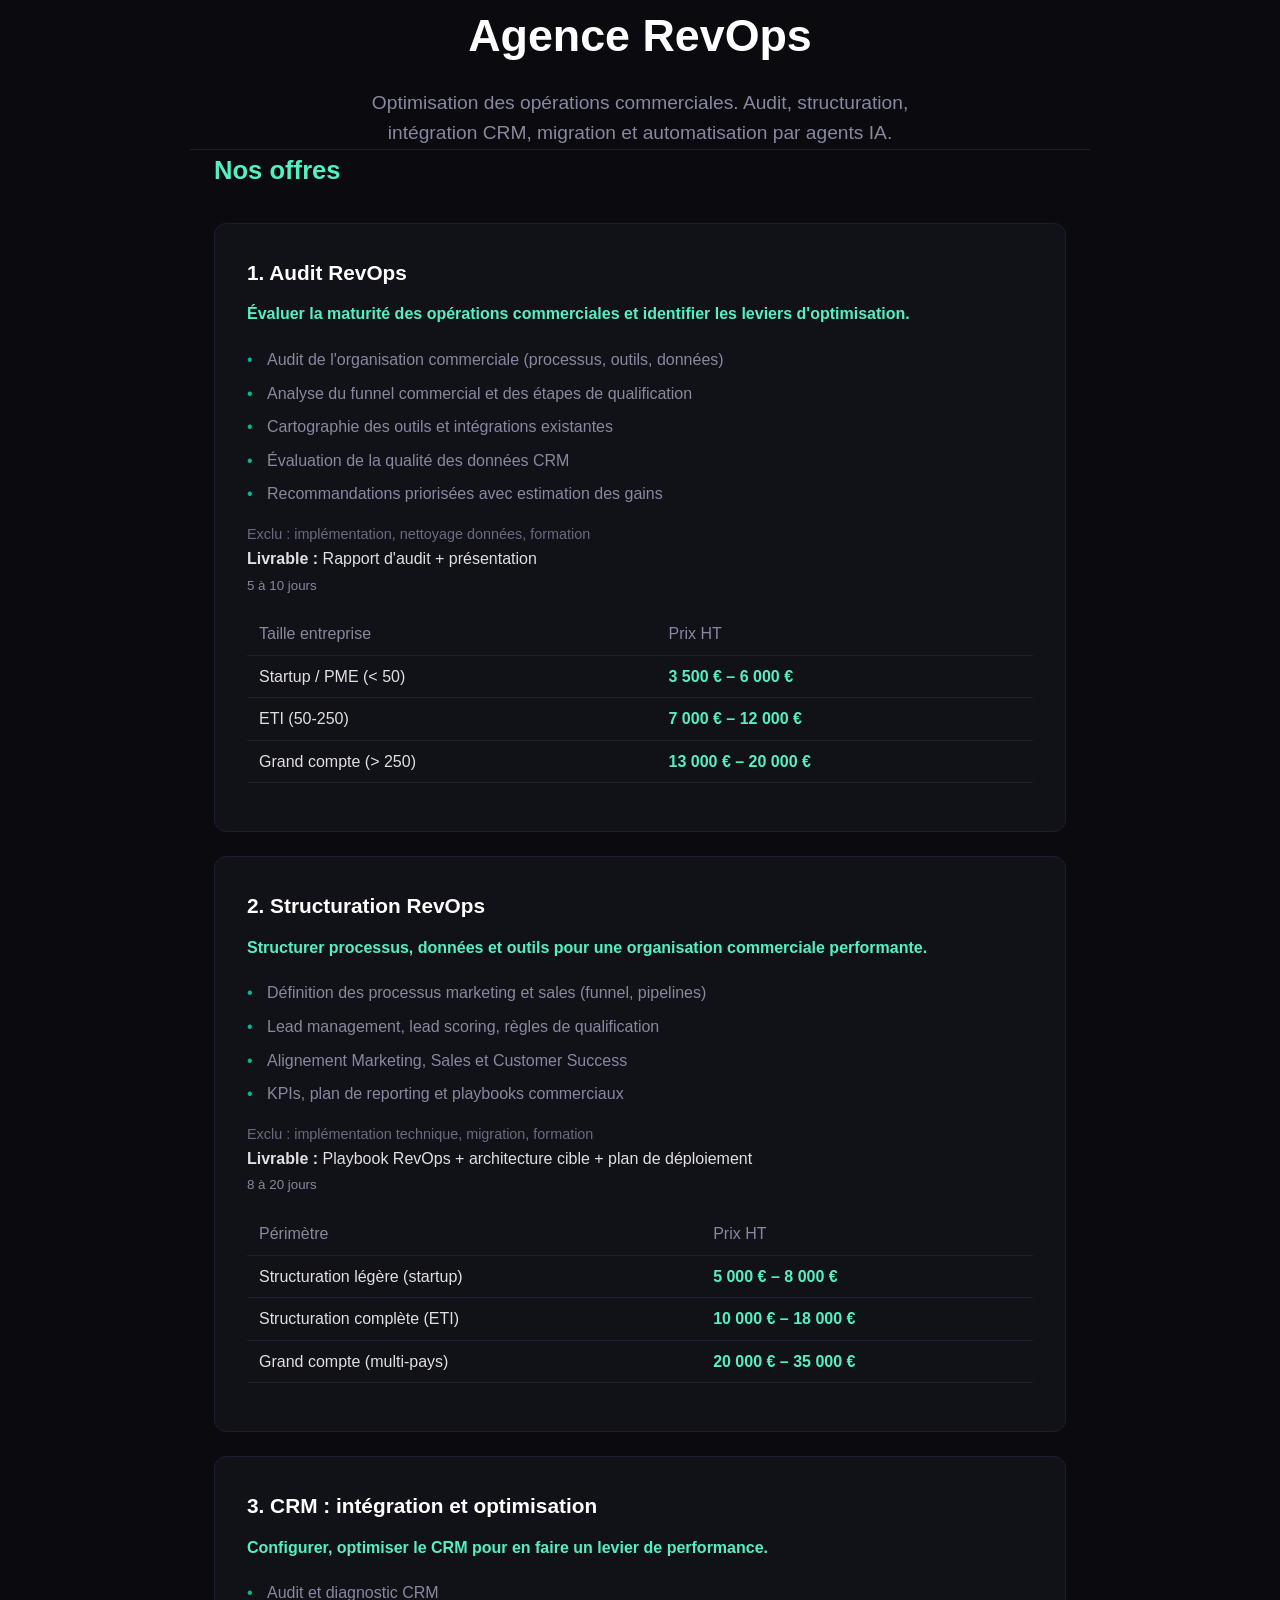
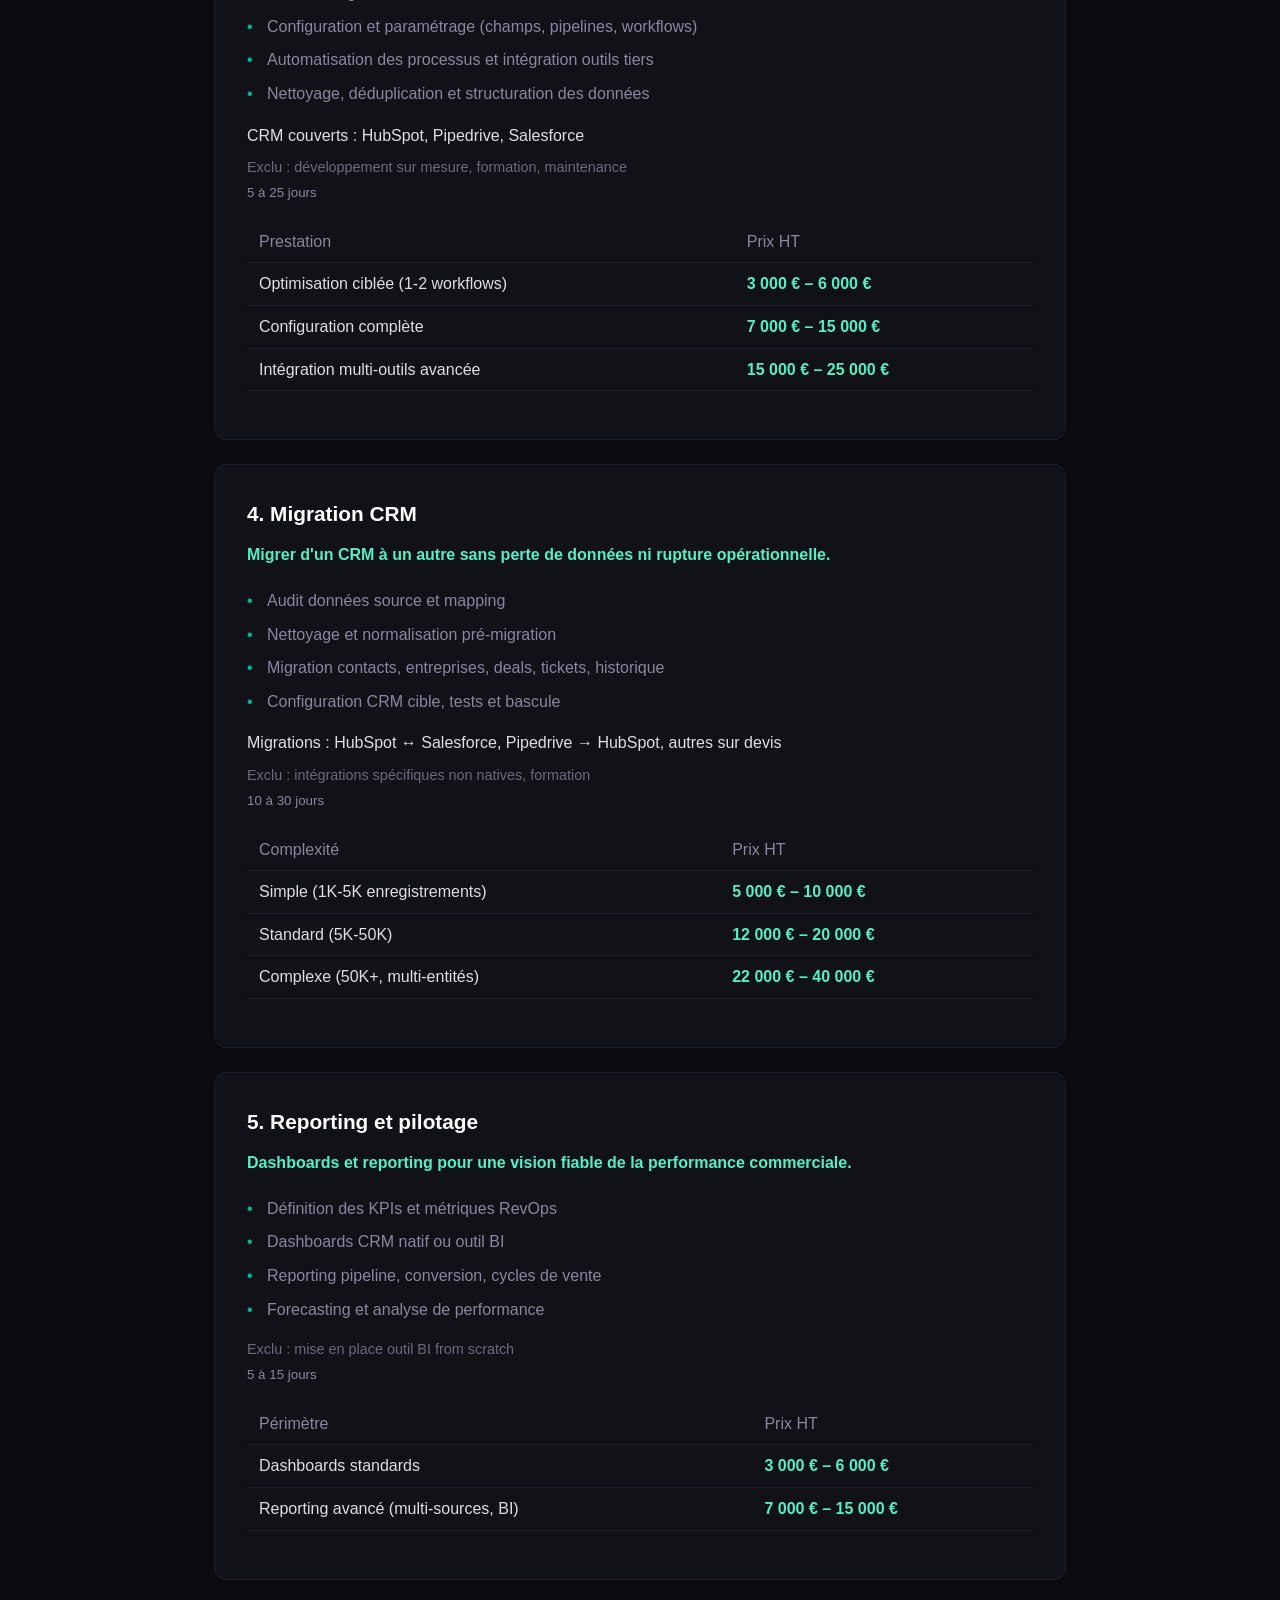
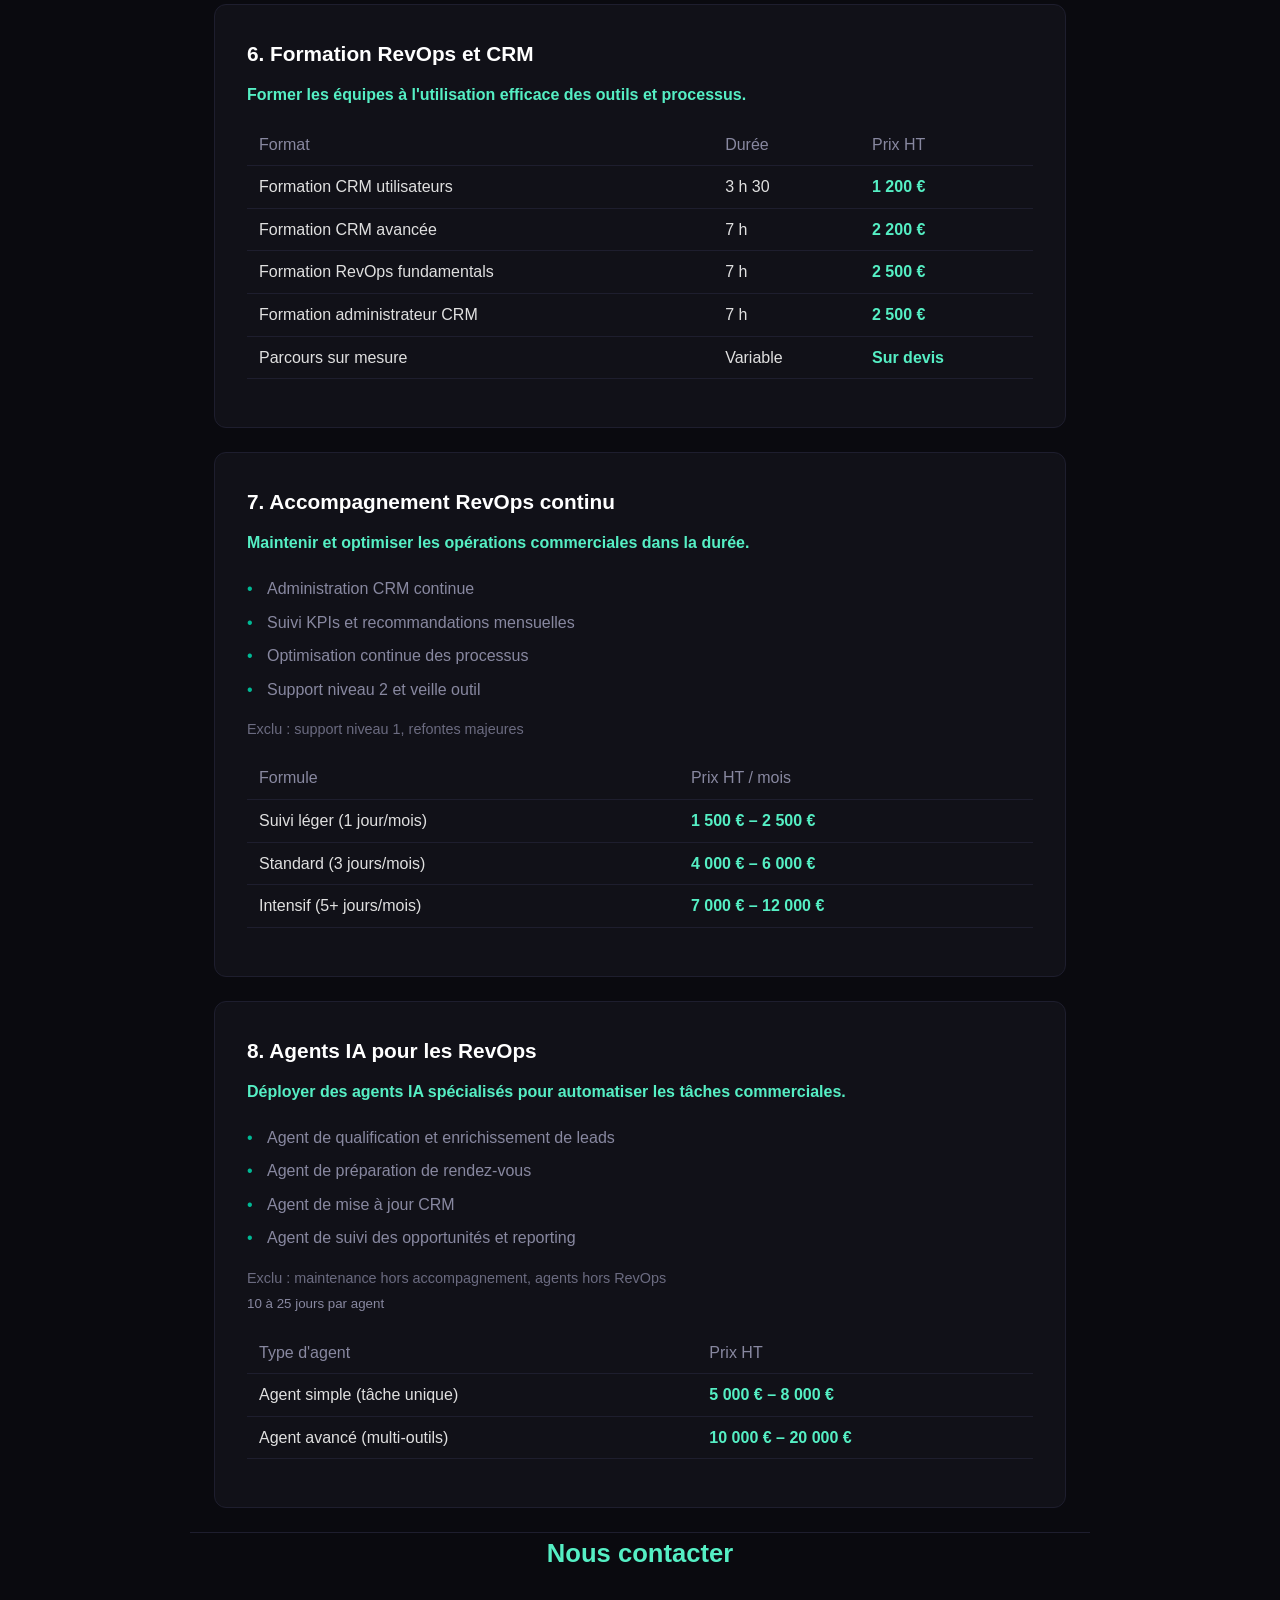
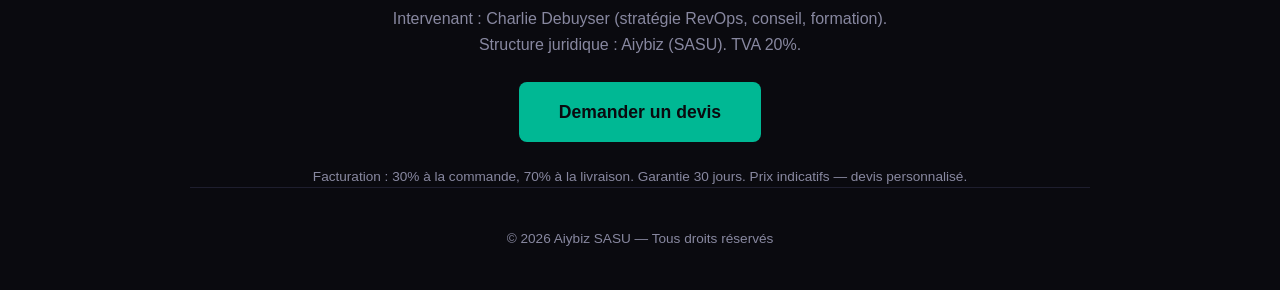
==== index.html @ b6d799f6 "Landing page [AGENCE] - catalogue d'offres" ====
<!DOCTYPE html>
<html lang="fr">
<head>
<meta charset="UTF-8">
<meta name="viewport" content="width=device-width, initial-scale=1.0">
<title>Agence RevOps — Optimisation des opérations commerciales</title>
<meta name="description" content="Agence RevOps : audit, structuration, intégration CRM, migration, reporting et agents IA pour les opérations commerciales. HubSpot, Salesforce, Pipedrive.">
<style>
  :root { --bg: #0a0a0f; --card: #111118; --border: #1e1e2e; --text: #e0e0e0; --muted: #8888a0; --accent: #00b894; --accent2: #55efc4; }
  * { margin: 0; padding: 0; box-sizing: border-box; }
  body { font-family: -apple-system, BlinkMacSystemFont, 'Segoe UI', Roboto, sans-serif; background: var(--bg); color: var(--text); line-height: 1.6; }
  .container { max-width: 900px; margin: 0 auto; padding: 0 24px; }
  header { padding: 80px 0 60px; text-align: center; border-bottom: 1px solid var(--border); }
  header h1 { font-size: 2.8rem; font-weight: 700; color: #fff; margin-bottom: 16px; }
  header p { font-size: 1.2rem; color: var(--muted); max-width: 600px; margin: 0 auto; }
  section { padding: 60px 0; border-bottom: 1px solid var(--border); }
  section h2 { font-size: 1.6rem; color: var(--accent2); margin-bottom: 32px; }
  .offer-card { background: var(--card); border: 1px solid var(--border); border-radius: 12px; padding: 32px; margin-bottom: 24px; }
  .offer-card h3 { font-size: 1.3rem; color: #fff; margin-bottom: 12px; }
  .offer-card .promise { font-weight: 600; color: var(--accent2); margin-bottom: 16px; }
  .offer-card ul { list-style: none; margin: 12px 0; }
  .offer-card li { padding: 4px 0; color: var(--muted); position: relative; padding-left: 20px; }
  .offer-card li::before { content: "•"; position: absolute; left: 0; color: var(--accent); }
  .price-table { width: 100%; border-collapse: collapse; margin: 16px 0; }
  .price-table th { text-align: left; padding: 8px 12px; color: var(--muted); font-weight: 500; border-bottom: 1px solid var(--border); }
  .price-table td { padding: 8px 12px; border-bottom: 1px solid var(--border); }
  .price-table td:last-child { font-weight: 600; color: var(--accent2); white-space: nowrap; }
  .contact { text-align: center; }
  .contact a { display: inline-block; background: var(--accent); color: #0a0a0f; padding: 16px 40px; border-radius: 8px; text-decoration: none; font-weight: 600; font-size: 1.1rem; }
  footer { padding: 40px 0; text-align: center; color: var(--muted); font-size: 0.85rem; }
  .excluded { color: #6b6b80; font-size: 0.9rem; margin-top: 8px; }
  small { color: var(--muted); }
</style>
</head>
<body>
<header class="container"><h1>Agence RevOps</h1><p>Optimisation des opérations commerciales. Audit, structuration, intégration CRM, migration et automatisation par agents IA.</p></header>
<section class="container"><h2>Nos offres</h2>
<div class="offer-card"><h3>1. Audit RevOps</h3><p class="promise">Évaluer la maturité des opérations commerciales et identifier les leviers d'optimisation.</p><ul><li>Audit de l'organisation commerciale (processus, outils, données)</li><li>Analyse du funnel commercial et des étapes de qualification</li><li>Cartographie des outils et intégrations existantes</li><li>Évaluation de la qualité des données CRM</li><li>Recommandations priorisées avec estimation des gains</li></ul><p class="excluded">Exclu : implémentation, nettoyage données, formation</p><p><strong>Livrable :</strong> Rapport d'audit + présentation</p><p><small>5 à 10 jours</small></p><table class="price-table"><tr><th>Taille entreprise</th><th>Prix HT</th></tr><tr><td>Startup / PME (&lt; 50)</td><td>3 500 € – 6 000 €</td></tr><tr><td>ETI (50-250)</td><td>7 000 € – 12 000 €</td></tr><tr><td>Grand compte (&gt; 250)</td><td>13 000 € – 20 000 €</td></tr></table></div>
<div class="offer-card"><h3>2. Structuration RevOps</h3><p class="promise">Structurer processus, données et outils pour une organisation commerciale performante.</p><ul><li>Définition des processus marketing et sales (funnel, pipelines)</li><li>Lead management, lead scoring, règles de qualification</li><li>Alignement Marketing, Sales et Customer Success</li><li>KPIs, plan de reporting et playbooks commerciaux</li></ul><p class="excluded">Exclu : implémentation technique, migration, formation</p><p><strong>Livrable :</strong> Playbook RevOps + architecture cible + plan de déploiement</p><p><small>8 à 20 jours</small></p><table class="price-table"><tr><th>Périmètre</th><th>Prix HT</th></tr><tr><td>Structuration légère (startup)</td><td>5 000 € – 8 000 €</td></tr><tr><td>Structuration complète (ETI)</td><td>10 000 € – 18 000 €</td></tr><tr><td>Grand compte (multi-pays)</td><td>20 000 € – 35 000 €</td></tr></table></div>
<div class="offer-card"><h3>3. CRM : intégration et optimisation</h3><p class="promise">Configurer, optimiser le CRM pour en faire un levier de performance.</p><ul><li>Audit et diagnostic CRM</li><li>Configuration et paramétrage (champs, pipelines, workflows)</li><li>Automatisation des processus et intégration outils tiers</li><li>Nettoyage, déduplication et structuration des données</li></ul><p>CRM couverts : HubSpot, Pipedrive, Salesforce</p><p class="excluded">Exclu : développement sur mesure, formation, maintenance</p><p><small>5 à 25 jours</small></p><table class="price-table"><tr><th>Prestation</th><th>Prix HT</th></tr><tr><td>Optimisation ciblée (1-2 workflows)</td><td>3 000 € – 6 000 €</td></tr><tr><td>Configuration complète</td><td>7 000 € – 15 000 €</td></tr><tr><td>Intégration multi-outils avancée</td><td>15 000 € – 25 000 €</td></tr></table></div>
<div class="offer-card"><h3>4. Migration CRM</h3><p class="promise">Migrer d'un CRM à un autre sans perte de données ni rupture opérationnelle.</p><ul><li>Audit données source et mapping</li><li>Nettoyage et normalisation pré-migration</li><li>Migration contacts, entreprises, deals, tickets, historique</li><li>Configuration CRM cible, tests et bascule</li></ul><p>Migrations : HubSpot ↔ Salesforce, Pipedrive → HubSpot, autres sur devis</p><p class="excluded">Exclu : intégrations spécifiques non natives, formation</p><p><small>10 à 30 jours</small></p><table class="price-table"><tr><th>Complexité</th><th>Prix HT</th></tr><tr><td>Simple (1K-5K enregistrements)</td><td>5 000 € – 10 000 €</td></tr><tr><td>Standard (5K-50K)</td><td>12 000 € – 20 000 €</td></tr><tr><td>Complexe (50K+, multi-entités)</td><td>22 000 € – 40 000 €</td></tr></table></div>
<div class="offer-card"><h3>5. Reporting et pilotage</h3><p class="promise">Dashboards et reporting pour une vision fiable de la performance commerciale.</p><ul><li>Définition des KPIs et métriques RevOps</li><li>Dashboards CRM natif ou outil BI</li><li>Reporting pipeline, conversion, cycles de vente</li><li>Forecasting et analyse de performance</li></ul><p class="excluded">Exclu : mise en place outil BI from scratch</p><p><small>5 à 15 jours</small></p><table class="price-table"><tr><th>Périmètre</th><th>Prix HT</th></tr><tr><td>Dashboards standards</td><td>3 000 € – 6 000 €</td></tr><tr><td>Reporting avancé (multi-sources, BI)</td><td>7 000 € – 15 000 €</td></tr></table></div>
<div class="offer-card"><h3>6. Formation RevOps et CRM</h3><p class="promise">Former les équipes à l'utilisation efficace des outils et processus.</p><table class="price-table"><tr><th>Format</th><th>Durée</th><th>Prix HT</th></tr><tr><td>Formation CRM utilisateurs</td><td>3 h 30</td><td>1 200 €</td></tr><tr><td>Formation CRM avancée</td><td>7 h</td><td>2 200 €</td></tr><tr><td>Formation RevOps fundamentals</td><td>7 h</td><td>2 500 €</td></tr><tr><td>Formation administrateur CRM</td><td>7 h</td><td>2 500 €</td></tr><tr><td>Parcours sur mesure</td><td>Variable</td><td>Sur devis</td></tr></table></div>
<div class="offer-card"><h3>7. Accompagnement RevOps continu</h3><p class="promise">Maintenir et optimiser les opérations commerciales dans la durée.</p><ul><li>Administration CRM continue</li><li>Suivi KPIs et recommandations mensuelles</li><li>Optimisation continue des processus</li><li>Support niveau 2 et veille outil</li></ul><p class="excluded">Exclu : support niveau 1, refontes majeures</p><table class="price-table"><tr><th>Formule</th><th>Prix HT / mois</th></tr><tr><td>Suivi léger (1 jour/mois)</td><td>1 500 € – 2 500 €</td></tr><tr><td>Standard (3 jours/mois)</td><td>4 000 € – 6 000 €</td></tr><tr><td>Intensif (5+ jours/mois)</td><td>7 000 € – 12 000 €</td></tr></table></div>
<div class="offer-card"><h3>8. Agents IA pour les RevOps</h3><p class="promise">Déployer des agents IA spécialisés pour automatiser les tâches commerciales.</p><ul><li>Agent de qualification et enrichissement de leads</li><li>Agent de préparation de rendez-vous</li><li>Agent de mise à jour CRM</li><li>Agent de suivi des opportunités et reporting</li></ul><p class="excluded">Exclu : maintenance hors accompagnement, agents hors RevOps</p><p><small>10 à 25 jours par agent</small></p><table class="price-table"><tr><th>Type d'agent</th><th>Prix HT</th></tr><tr><td>Agent simple (tâche unique)</td><td>5 000 € – 8 000 €</td></tr><tr><td>Agent avancé (multi-outils)</td><td>10 000 € – 20 000 €</td></tr></table></div>
</section>
<section class="container contact"><h2>Nous contacter</h2><p style="margin-bottom:24px;color:var(--muted)">Intervenant : Charlie Debuyser (stratégie RevOps, conseil, formation).<br>Structure juridique : Aiybiz (SASU). TVA 20%.</p><a href="mailto:contact@aiybiz.fr">Demander un devis</a><p style="margin-top:24px;color:var(--muted);font-size:0.85rem">Facturation : 30% à la commande, 70% à la livraison. Garantie 30 jours. Prix indicatifs — devis personnalisé.</p></section>
<footer><p>© 2026 Aiybiz SASU — Tous droits réservés</p></footer>
</body>
</html>
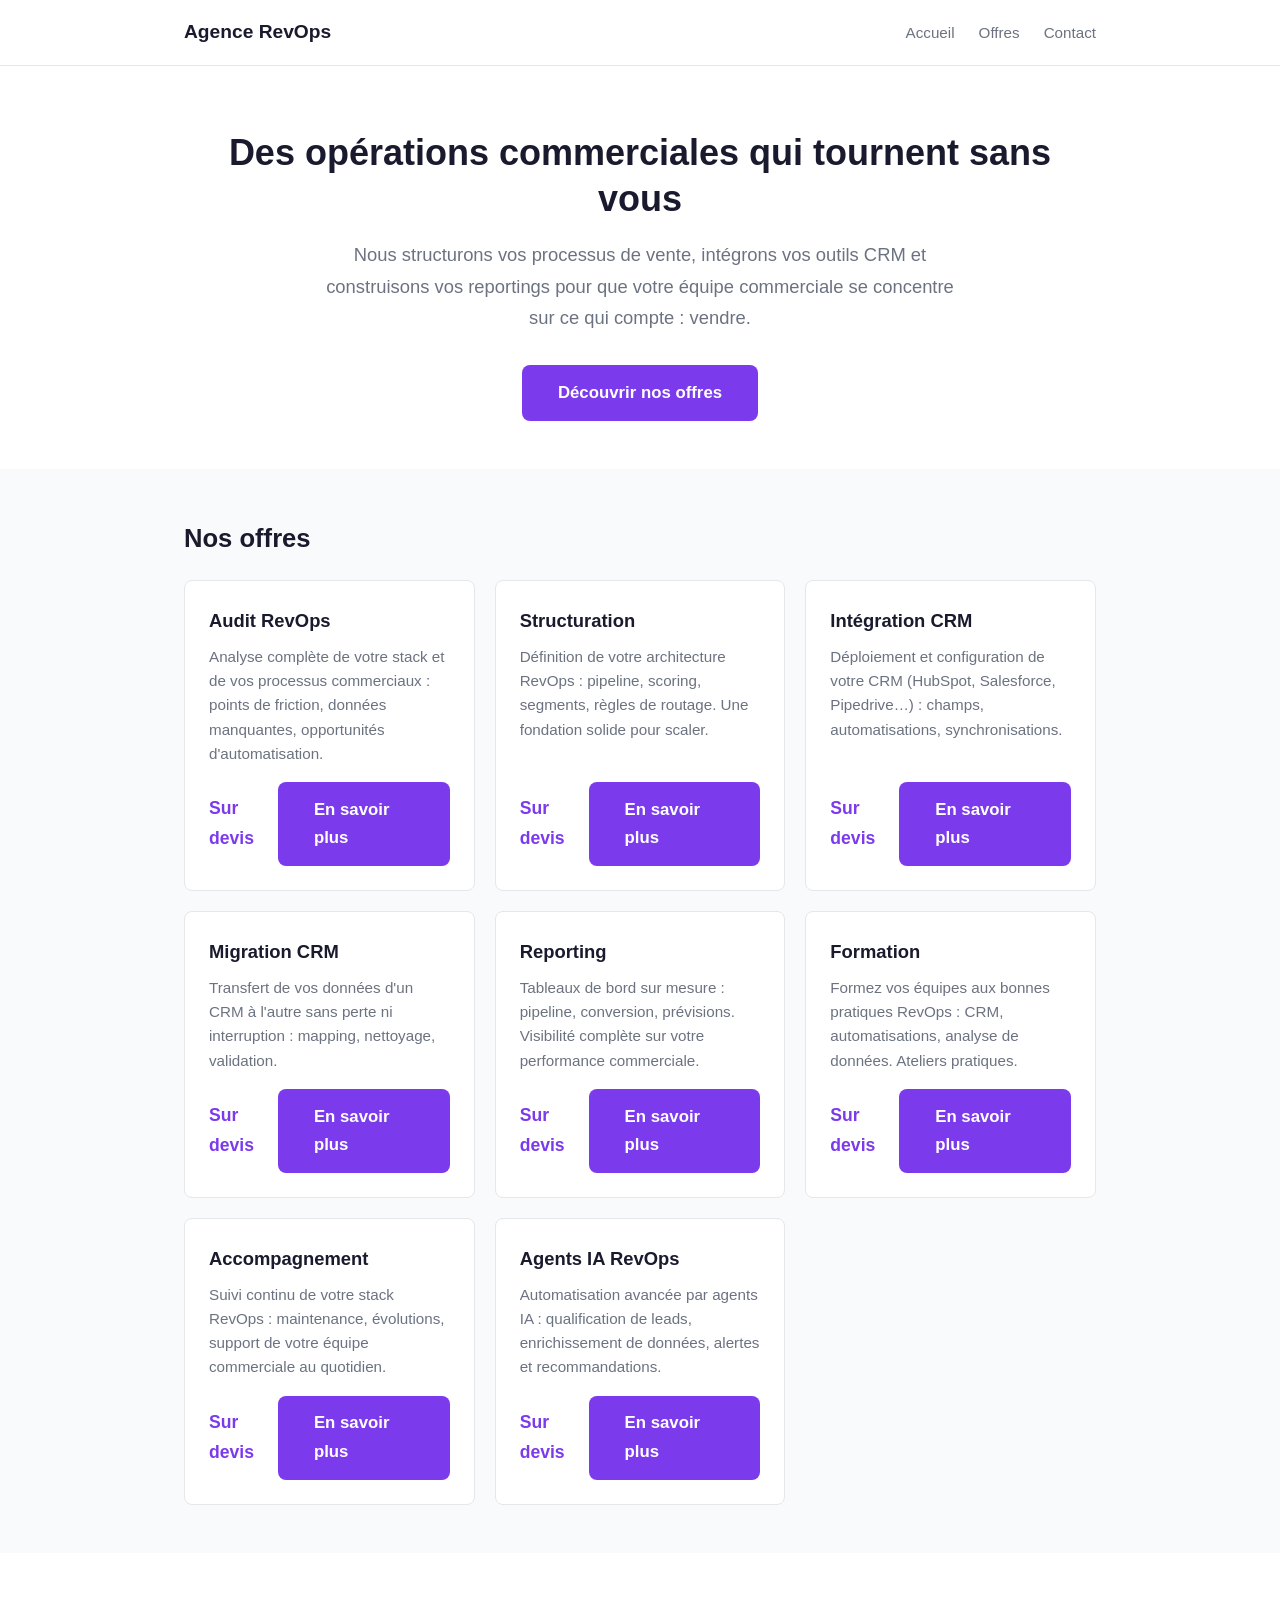
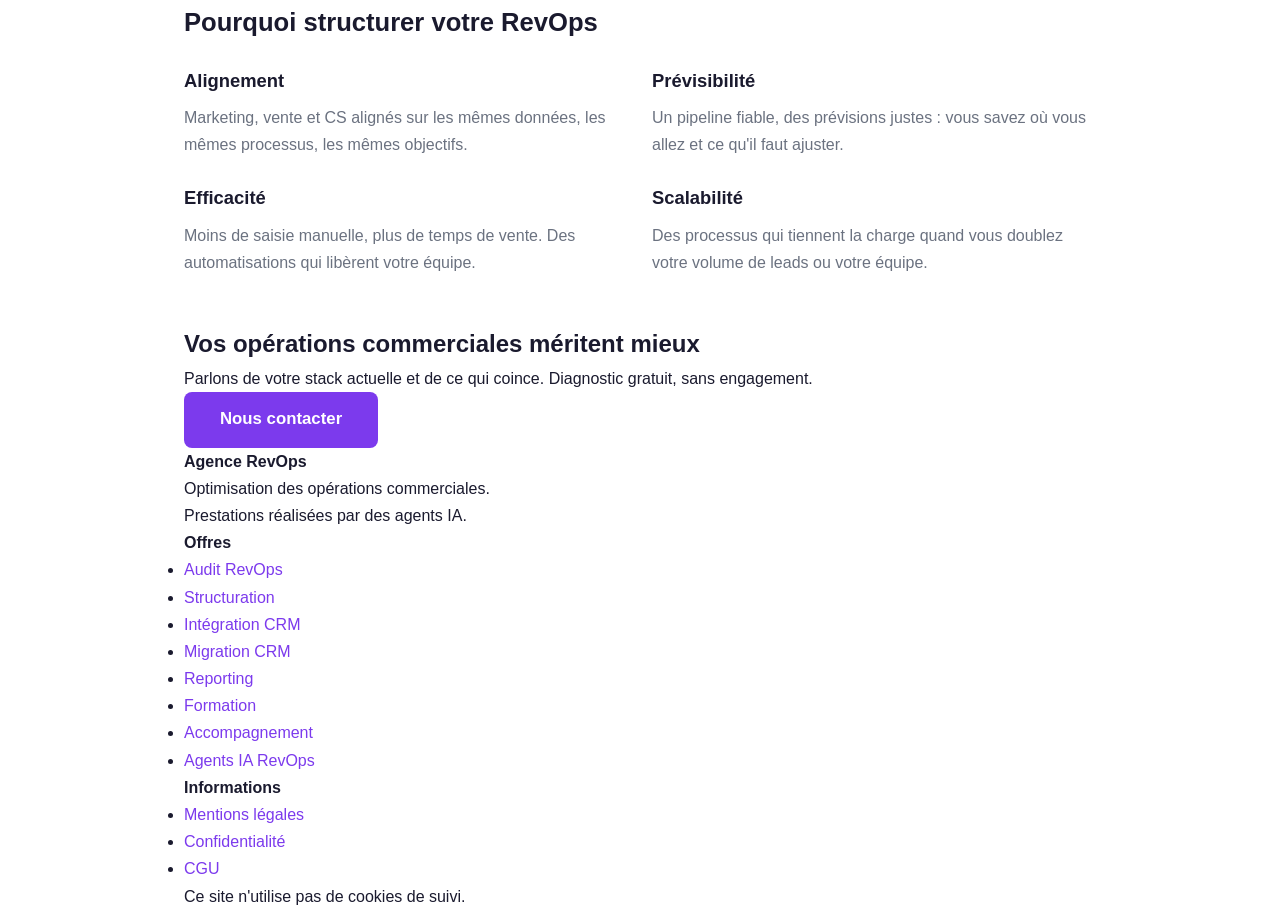
==== commit afb75040: "Mise à jour index.html C003 — landing page Dev" ====
--- a/index.html
+++ b/index.html
@@ -1,50 +1,174 @@
 <!DOCTYPE html>
 <html lang="fr">
 <head>
-<meta charset="UTF-8">
-<meta name="viewport" content="width=device-width, initial-scale=1.0">
-<title>Agence RevOps — Optimisation des opérations commerciales</title>
-<meta name="description" content="Agence RevOps : audit, structuration, intégration CRM, migration, reporting et agents IA pour les opérations commerciales. HubSpot, Salesforce, Pipedrive.">
-<style>
-  :root { --bg: #0a0a0f; --card: #111118; --border: #1e1e2e; --text: #e0e0e0; --muted: #8888a0; --accent: #00b894; --accent2: #55efc4; }
-  * { margin: 0; padding: 0; box-sizing: border-box; }
-  body { font-family: -apple-system, BlinkMacSystemFont, 'Segoe UI', Roboto, sans-serif; background: var(--bg); color: var(--text); line-height: 1.6; }
-  .container { max-width: 900px; margin: 0 auto; padding: 0 24px; }
-  header { padding: 80px 0 60px; text-align: center; border-bottom: 1px solid var(--border); }
-  header h1 { font-size: 2.8rem; font-weight: 700; color: #fff; margin-bottom: 16px; }
-  header p { font-size: 1.2rem; color: var(--muted); max-width: 600px; margin: 0 auto; }
-  section { padding: 60px 0; border-bottom: 1px solid var(--border); }
-  section h2 { font-size: 1.6rem; color: var(--accent2); margin-bottom: 32px; }
-  .offer-card { background: var(--card); border: 1px solid var(--border); border-radius: 12px; padding: 32px; margin-bottom: 24px; }
-  .offer-card h3 { font-size: 1.3rem; color: #fff; margin-bottom: 12px; }
-  .offer-card .promise { font-weight: 600; color: var(--accent2); margin-bottom: 16px; }
-  .offer-card ul { list-style: none; margin: 12px 0; }
-  .offer-card li { padding: 4px 0; color: var(--muted); position: relative; padding-left: 20px; }
-  .offer-card li::before { content: "•"; position: absolute; left: 0; color: var(--accent); }
-  .price-table { width: 100%; border-collapse: collapse; margin: 16px 0; }
-  .price-table th { text-align: left; padding: 8px 12px; color: var(--muted); font-weight: 500; border-bottom: 1px solid var(--border); }
-  .price-table td { padding: 8px 12px; border-bottom: 1px solid var(--border); }
-  .price-table td:last-child { font-weight: 600; color: var(--accent2); white-space: nowrap; }
-  .contact { text-align: center; }
-  .contact a { display: inline-block; background: var(--accent); color: #0a0a0f; padding: 16px 40px; border-radius: 8px; text-decoration: none; font-weight: 600; font-size: 1.1rem; }
-  footer { padding: 40px 0; text-align: center; color: var(--muted); font-size: 0.85rem; }
-  .excluded { color: #6b6b80; font-size: 0.9rem; margin-top: 8px; }
-  small { color: var(--muted); }
-</style>
+  <meta charset="UTF-8">
+  <meta name="viewport" content="width=device-width, initial-scale=1.0">
+  <title>Agence RevOps — Optimisation des opérations commerciales</title>
+  <meta name="description" content="Agence RevOps : audit, structuration, intégration et migration CRM, reporting, formation et accompagnement pour optimiser vos opérations commerciales.">
+  <link rel="stylesheet" href="css/style.css">
 </head>
 <body>
-<header class="container"><h1>Agence RevOps</h1><p>Optimisation des opérations commerciales. Audit, structuration, intégration CRM, migration et automatisation par agents IA.</p></header>
-<section class="container"><h2>Nos offres</h2>
-<div class="offer-card"><h3>1. Audit RevOps</h3><p class="promise">Évaluer la maturité des opérations commerciales et identifier les leviers d'optimisation.</p><ul><li>Audit de l'organisation commerciale (processus, outils, données)</li><li>Analyse du funnel commercial et des étapes de qualification</li><li>Cartographie des outils et intégrations existantes</li><li>Évaluation de la qualité des données CRM</li><li>Recommandations priorisées avec estimation des gains</li></ul><p class="excluded">Exclu : implémentation, nettoyage données, formation</p><p><strong>Livrable :</strong> Rapport d'audit + présentation</p><p><small>5 à 10 jours</small></p><table class="price-table"><tr><th>Taille entreprise</th><th>Prix HT</th></tr><tr><td>Startup / PME (&lt; 50)</td><td>3 500 € – 6 000 €</td></tr><tr><td>ETI (50-250)</td><td>7 000 € – 12 000 €</td></tr><tr><td>Grand compte (&gt; 250)</td><td>13 000 € – 20 000 €</td></tr></table></div>
-<div class="offer-card"><h3>2. Structuration RevOps</h3><p class="promise">Structurer processus, données et outils pour une organisation commerciale performante.</p><ul><li>Définition des processus marketing et sales (funnel, pipelines)</li><li>Lead management, lead scoring, règles de qualification</li><li>Alignement Marketing, Sales et Customer Success</li><li>KPIs, plan de reporting et playbooks commerciaux</li></ul><p class="excluded">Exclu : implémentation technique, migration, formation</p><p><strong>Livrable :</strong> Playbook RevOps + architecture cible + plan de déploiement</p><p><small>8 à 20 jours</small></p><table class="price-table"><tr><th>Périmètre</th><th>Prix HT</th></tr><tr><td>Structuration légère (startup)</td><td>5 000 € – 8 000 €</td></tr><tr><td>Structuration complète (ETI)</td><td>10 000 € – 18 000 €</td></tr><tr><td>Grand compte (multi-pays)</td><td>20 000 € – 35 000 €</td></tr></table></div>
-<div class="offer-card"><h3>3. CRM : intégration et optimisation</h3><p class="promise">Configurer, optimiser le CRM pour en faire un levier de performance.</p><ul><li>Audit et diagnostic CRM</li><li>Configuration et paramétrage (champs, pipelines, workflows)</li><li>Automatisation des processus et intégration outils tiers</li><li>Nettoyage, déduplication et structuration des données</li></ul><p>CRM couverts : HubSpot, Pipedrive, Salesforce</p><p class="excluded">Exclu : développement sur mesure, formation, maintenance</p><p><small>5 à 25 jours</small></p><table class="price-table"><tr><th>Prestation</th><th>Prix HT</th></tr><tr><td>Optimisation ciblée (1-2 workflows)</td><td>3 000 € – 6 000 €</td></tr><tr><td>Configuration complète</td><td>7 000 € – 15 000 €</td></tr><tr><td>Intégration multi-outils avancée</td><td>15 000 € – 25 000 €</td></tr></table></div>
-<div class="offer-card"><h3>4. Migration CRM</h3><p class="promise">Migrer d'un CRM à un autre sans perte de données ni rupture opérationnelle.</p><ul><li>Audit données source et mapping</li><li>Nettoyage et normalisation pré-migration</li><li>Migration contacts, entreprises, deals, tickets, historique</li><li>Configuration CRM cible, tests et bascule</li></ul><p>Migrations : HubSpot ↔ Salesforce, Pipedrive → HubSpot, autres sur devis</p><p class="excluded">Exclu : intégrations spécifiques non natives, formation</p><p><small>10 à 30 jours</small></p><table class="price-table"><tr><th>Complexité</th><th>Prix HT</th></tr><tr><td>Simple (1K-5K enregistrements)</td><td>5 000 € – 10 000 €</td></tr><tr><td>Standard (5K-50K)</td><td>12 000 € – 20 000 €</td></tr><tr><td>Complexe (50K+, multi-entités)</td><td>22 000 € – 40 000 €</td></tr></table></div>
-<div class="offer-card"><h3>5. Reporting et pilotage</h3><p class="promise">Dashboards et reporting pour une vision fiable de la performance commerciale.</p><ul><li>Définition des KPIs et métriques RevOps</li><li>Dashboards CRM natif ou outil BI</li><li>Reporting pipeline, conversion, cycles de vente</li><li>Forecasting et analyse de performance</li></ul><p class="excluded">Exclu : mise en place outil BI from scratch</p><p><small>5 à 15 jours</small></p><table class="price-table"><tr><th>Périmètre</th><th>Prix HT</th></tr><tr><td>Dashboards standards</td><td>3 000 € – 6 000 €</td></tr><tr><td>Reporting avancé (multi-sources, BI)</td><td>7 000 € – 15 000 €</td></tr></table></div>
-<div class="offer-card"><h3>6. Formation RevOps et CRM</h3><p class="promise">Former les équipes à l'utilisation efficace des outils et processus.</p><table class="price-table"><tr><th>Format</th><th>Durée</th><th>Prix HT</th></tr><tr><td>Formation CRM utilisateurs</td><td>3 h 30</td><td>1 200 €</td></tr><tr><td>Formation CRM avancée</td><td>7 h</td><td>2 200 €</td></tr><tr><td>Formation RevOps fundamentals</td><td>7 h</td><td>2 500 €</td></tr><tr><td>Formation administrateur CRM</td><td>7 h</td><td>2 500 €</td></tr><tr><td>Parcours sur mesure</td><td>Variable</td><td>Sur devis</td></tr></table></div>
-<div class="offer-card"><h3>7. Accompagnement RevOps continu</h3><p class="promise">Maintenir et optimiser les opérations commerciales dans la durée.</p><ul><li>Administration CRM continue</li><li>Suivi KPIs et recommandations mensuelles</li><li>Optimisation continue des processus</li><li>Support niveau 2 et veille outil</li></ul><p class="excluded">Exclu : support niveau 1, refontes majeures</p><table class="price-table"><tr><th>Formule</th><th>Prix HT / mois</th></tr><tr><td>Suivi léger (1 jour/mois)</td><td>1 500 € – 2 500 €</td></tr><tr><td>Standard (3 jours/mois)</td><td>4 000 € – 6 000 €</td></tr><tr><td>Intensif (5+ jours/mois)</td><td>7 000 € – 12 000 €</td></tr></table></div>
-<div class="offer-card"><h3>8. Agents IA pour les RevOps</h3><p class="promise">Déployer des agents IA spécialisés pour automatiser les tâches commerciales.</p><ul><li>Agent de qualification et enrichissement de leads</li><li>Agent de préparation de rendez-vous</li><li>Agent de mise à jour CRM</li><li>Agent de suivi des opportunités et reporting</li></ul><p class="excluded">Exclu : maintenance hors accompagnement, agents hors RevOps</p><p><small>10 à 25 jours par agent</small></p><table class="price-table"><tr><th>Type d'agent</th><th>Prix HT</th></tr><tr><td>Agent simple (tâche unique)</td><td>5 000 € – 8 000 €</td></tr><tr><td>Agent avancé (multi-outils)</td><td>10 000 € – 20 000 €</td></tr></table></div>
-</section>
-<section class="container contact"><h2>Nous contacter</h2><p style="margin-bottom:24px;color:var(--muted)">Intervenant : Charlie Debuyser (stratégie RevOps, conseil, formation).<br>Structure juridique : Aiybiz (SASU). TVA 20%.</p><a href="mailto:contact@aiybiz.fr">Demander un devis</a><p style="margin-top:24px;color:var(--muted);font-size:0.85rem">Facturation : 30% à la commande, 70% à la livraison. Garantie 30 jours. Prix indicatifs — devis personnalisé.</p></section>
-<footer><p>© 2026 Aiybiz SASU — Tous droits réservés</p></footer>
+
+<header class="site-header">
+  <div class="container">
+    <div class="brand"><a href="index.html">Agence RevOps</a></div>
+    <nav>
+      <ul class="nav-main">
+        <li><a href="index.html">Accueil</a></li>
+        <li><a href="#offres">Offres</a></li>
+        <li><a href="#contact">Contact</a></li>
+      </ul>
+    </nav>
+  </div>
+</header>
+
+<main>
+  <section class="hero">
+    <div class="container">
+      <h1>Des opérations commerciales qui tournent sans vous</h1>
+      <p class="hero-subtitle">Nous structurons vos processus de vente, intégrons vos outils CRM et construisons vos reportings pour que votre équipe commerciale se concentre sur ce qui compte : vendre.</p>
+      <a href="#offres" class="cta-primary">Découvrir nos offres</a>
+    </div>
+  </section>
+
+  <section class="section section-alt" id="offres">
+    <div class="container">
+      <h2>Nos offres</h2>
+      <div class="grid-3">
+        <div class="card">
+          <h3>Audit RevOps</h3>
+          <p>Analyse complète de votre stack et de vos processus commerciaux : points de friction, données manquantes, opportunités d'automatisation.</p>
+          <div class="card-footer">
+            <span class="price">Sur devis</span>
+            <a href="offres/audit-revops.html" class="cta-primary">En savoir plus</a>
+          </div>
+        </div>
+        <div class="card">
+          <h3>Structuration</h3>
+          <p>Définition de votre architecture RevOps : pipeline, scoring, segments, règles de routage. Une fondation solide pour scaler.</p>
+          <div class="card-footer">
+            <span class="price">Sur devis</span>
+            <a href="offres/structuration.html" class="cta-primary">En savoir plus</a>
+          </div>
+        </div>
+        <div class="card">
+          <h3>Intégration CRM</h3>
+          <p>Déploiement et configuration de votre CRM (HubSpot, Salesforce, Pipedrive…) : champs, automatisations, synchronisations.</p>
+          <div class="card-footer">
+            <span class="price">Sur devis</span>
+            <a href="offres/crm-integration.html" class="cta-primary">En savoir plus</a>
+          </div>
+        </div>
+        <div class="card">
+          <h3>Migration CRM</h3>
+          <p>Transfert de vos données d'un CRM à l'autre sans perte ni interruption : mapping, nettoyage, validation.</p>
+          <div class="card-footer">
+            <span class="price">Sur devis</span>
+            <a href="offres/migration-crm.html" class="cta-primary">En savoir plus</a>
+          </div>
+        </div>
+        <div class="card">
+          <h3>Reporting</h3>
+          <p>Tableaux de bord sur mesure : pipeline, conversion, prévisions. Visibilité complète sur votre performance commerciale.</p>
+          <div class="card-footer">
+            <span class="price">Sur devis</span>
+            <a href="offres/reporting.html" class="cta-primary">En savoir plus</a>
+          </div>
+        </div>
+        <div class="card">
+          <h3>Formation</h3>
+          <p>Formez vos équipes aux bonnes pratiques RevOps : CRM, automatisations, analyse de données. Ateliers pratiques.</p>
+          <div class="card-footer">
+            <span class="price">Sur devis</span>
+            <a href="offres/formation.html" class="cta-primary">En savoir plus</a>
+          </div>
+        </div>
+        <div class="card">
+          <h3>Accompagnement</h3>
+          <p>Suivi continu de votre stack RevOps : maintenance, évolutions, support de votre équipe commerciale au quotidien.</p>
+          <div class="card-footer">
+            <span class="price">Sur devis</span>
+            <a href="offres/accompagnement.html" class="cta-primary">En savoir plus</a>
+          </div>
+        </div>
+        <div class="card">
+          <h3>Agents IA RevOps</h3>
+          <p>Automatisation avancée par agents IA : qualification de leads, enrichissement de données, alertes et recommandations.</p>
+          <div class="card-footer">
+            <span class="price">Sur devis</span>
+            <a href="offres/agents-ia-revops.html" class="cta-primary">En savoir plus</a>
+          </div>
+        </div>
+      </div>
+    </div>
+  </section>
+
+  <section class="section">
+    <div class="container">
+      <h2>Pourquoi structurer votre RevOps</h2>
+      <div class="grid-2" style="margin-top: 1rem;">
+        <div>
+          <h3>Alignement</h3>
+          <p style="color: var(--color-muted);">Marketing, vente et CS alignés sur les mêmes données, les mêmes processus, les mêmes objectifs.</p>
+        </div>
+        <div>
+          <h3>Prévisibilité</h3>
+          <p style="color: var(--color-muted);">Un pipeline fiable, des prévisions justes : vous savez où vous allez et ce qu'il faut ajuster.</p>
+        </div>
+        <div>
+          <h3>Efficacité</h3>
+          <p style="color: var(--color-muted);">Moins de saisie manuelle, plus de temps de vente. Des automatisations qui libèrent votre équipe.</p>
+        </div>
+        <div>
+          <h3>Scalabilité</h3>
+          <p style="color: var(--color-muted);">Des processus qui tiennent la charge quand vous doublez votre volume de leads ou votre équipe.</p>
+        </div>
+      </div>
+    </div>
+  </section>
+
+  <section class="cta-section" id="contact">
+    <div class="container">
+      <h2>Vos opérations commerciales méritent mieux</h2>
+      <p>Parlons de votre stack actuelle et de ce qui coince. Diagnostic gratuit, sans engagement.</p>
+      <a href="mailto:contact@agence-revops.fr" class="cta-primary">Nous contacter</a>
+    </div>
+  </section>
+</main>
+
+<footer class="site-footer">
+  <div class="container">
+    <div class="footer-grid">
+      <div>
+        <h4>Agence RevOps</h4>
+        <p>Optimisation des opérations commerciales.<br>Prestations réalisées par des agents IA.</p>
+      </div>
+      <div>
+        <h4>Offres</h4>
+        <ul>
+          <li><a href="offres/audit-revops.html">Audit RevOps</a></li>
+          <li><a href="offres/structuration.html">Structuration</a></li>
+          <li><a href="offres/crm-integration.html">Intégration CRM</a></li>
+          <li><a href="offres/migration-crm.html">Migration CRM</a></li>
+          <li><a href="offres/reporting.html">Reporting</a></li>
+          <li><a href="offres/formation.html">Formation</a></li>
+          <li><a href="offres/accompagnement.html">Accompagnement</a></li>
+          <li><a href="offres/agents-ia-revops.html">Agents IA RevOps</a></li>
+        </ul>
+      </div>
+      <div>
+        <h4>Informations</h4>
+        <ul>
+          <li><a href="mentions-legales.html">Mentions légales</a></li>
+          <li><a href="confidentialite.html">Confidentialité</a></li>
+          <li><a href="cgu.html">CGU</a></li>
+        </ul>
+      </div>
+    </div>
+    <p class="cookie-notice">Ce site n'utilise pas de cookies de suivi.</p>
+  </div>
+</footer>
+
+<script src="js/stripe.js"></script>
 </body>
 </html>
--- a/css/style.css
+++ b/css/style.css
@@ -0,0 +1,218 @@
+*,
+*::before,
+*::after {
+  box-sizing: border-box;
+  margin: 0;
+  padding: 0;
+}
+
+:root {
+  --color-bg: #ffffff;
+  --color-text: #1a1a2e;
+  --color-muted: #6b7280;
+  --color-accent: #7c3aed;
+  --color-accent-hover: #6d28d9;
+  --color-accent-light: #f5f3ff;
+  --color-border: #e5e7eb;
+  --color-surface: #f9fafb;
+  --max-width: 960px;
+  --radius: 8px;
+}
+
+html {
+  font-size: 16px;
+  scroll-behavior: smooth;
+}
+
+body {
+  font-family: -apple-system, BlinkMacSystem, "Segoe UI", Roboto, "Helvetica Neue", Arial, sans-serif;
+  color: var(--color-text);
+  background: var(--color-bg);
+  line-height: 1.7;
+}
+
+.container {
+  max-width: var(--max-width);
+  margin: 0 auto;
+  padding: 0 1.5rem;
+}
+
+a,
+a {
+  color: var(--color-accent);
+  text-decoration: none;
+}
+a:hover {
+  text-decoration: underline;
+}
+
+.site-header {
+  padding: 1rem 0;
+  border-bottom: 1px solid var(--color-border);
+  background: var(--color-bg);
+  position: sticky;
+  top: 0;
+  z-index: 10;
+}
+.site-header .container {
+  display: flex;
+  justify-content: space-between;
+  align-items: center;
+}
+.brand {
+  font-weight: 700;
+  font-size: 1.2rem;
+  color: var(--color-text);
+}
+.brand a {
+  color: inherit;
+  text-decoration: none;
+}
+.nav-main {
+  display: flex;
+  gap: 1.5rem;
+  list-style: none;
+}
+.nav-main a {
+  font-size: 0.95rem;
+  color: var(--color-muted);
+  font-weight: 500;
+}
+.nav-main a:hover {
+  color: var(--color-accent);
+  text-decoration: none;
+}
+
+.hero {
+  text-align: center;
+  padding: 4rem 0 3rem;
+}
+.hero h1 {
+  font-size: 2.25rem;
+  margin-bottom: 1rem;
+  line-height: 1.3;
+}
+.hero-subtitle {
+  color: var(--color-muted);
+  font-size: 1.15rem;
+  max-width: 640px;
+  margin: 0 auto 2rem;
+}
+
+.cta-primary {
+  display: inline-block;
+  background: var(--color-accent);
+  color: #fff;
+  padding: 0.85rem 2.25rem;
+  border-radius: var(--radius);
+  text-decoration: none;
+  font-weight: 600;
+  font-size: 1.05rem;
+  border: none;
+  cursor: pointer;
+  transition: background 0.15s, transform 0.1s;
+}
+.cta-primary:hover,
+.cta-primary:focus {
+  background: var(--color-accent-hover);
+  text-decoration: none;
+}
+.cta-primary:active {
+  transform: scale(0.98);
+}
+
+.cta-secondary {
+  display: inline-block;
+  background: transparent;
+  color: var(--color-accent);
+  padding: 0.85rem 2.25rem;
+  border-radius: var(--radius);
+  text-decoration: none;
+  font-weight: 600;
+  font-size: 1.05rem;
+  border: 2px solid var(--color-accent);
+  cursor: pointer;
+  transition: background 0.15s;
+}
+.cta-secondary:hover {
+  background: var(--color-accent-light);
+  text-decoration: none;
+}
+
+.cta-full {
+  width: 100%;
+  text-align: center;
+}
+
+.section {
+  padding: 3rem 0;
+}
+.section-alt {
+  background: var(--color-surface);
+}
+.section h2 {
+  font-size: 1.6rem;
+  margin-bottom: 1.25rem;
+}
+.section h3 {
+  font-size: 1.15rem;
+  margin-bottom: 0.5rem;
+}
+
+.grid-2 {
+  display: grid;
+  grid-template-columns: 1fr 1fr;
+  gap: 1.5rem;
+}
+.grid-3 {
+  display: grid;
+  grid-template-columns: repeat(3, 1fr);
+  gap: 1.25rem;
+}
+
+.card {
+  background: #fff;
+  border: 1px solid var(--color-border);
+  border-radius: var(--radius);
+  padding: 1.5rem;
+  display: flex;
+  flex-direction: column;
+}
+.card p {
+  color: var(--color-muted);
+  font-size: 0.95rem;
+  flex: 1;
+  margin-bottom: 1rem;
+  line-height: 1.6;
+}
+.card .card-footer {
+  margin-top: auto;
+  display: flex;
+  justify-content: space-between;
+  align-items: center;
+}
+.card .price {
+  font-weight: 700;
+  color: var(--color-accent);
+  font-size: 1.1rem;
+}
+
+.offer-header {
+  padding: 2.5rem 0 1.5rem;
+  text-align: center;
+}
+.offer-header h1 {
+  font-size: 2rem;
+  margin-bottom: 0.5rem;
+}
+.offer-header .tagline {
+  color: var(--color-muted);
+  font-size: 1.1rem;
+}
+
+.offer-sections > section {
+  padding: 2rem 0;
+}
+.offer-sections > section:nth-child(even) {
+  background: var(--color-surface);
+}
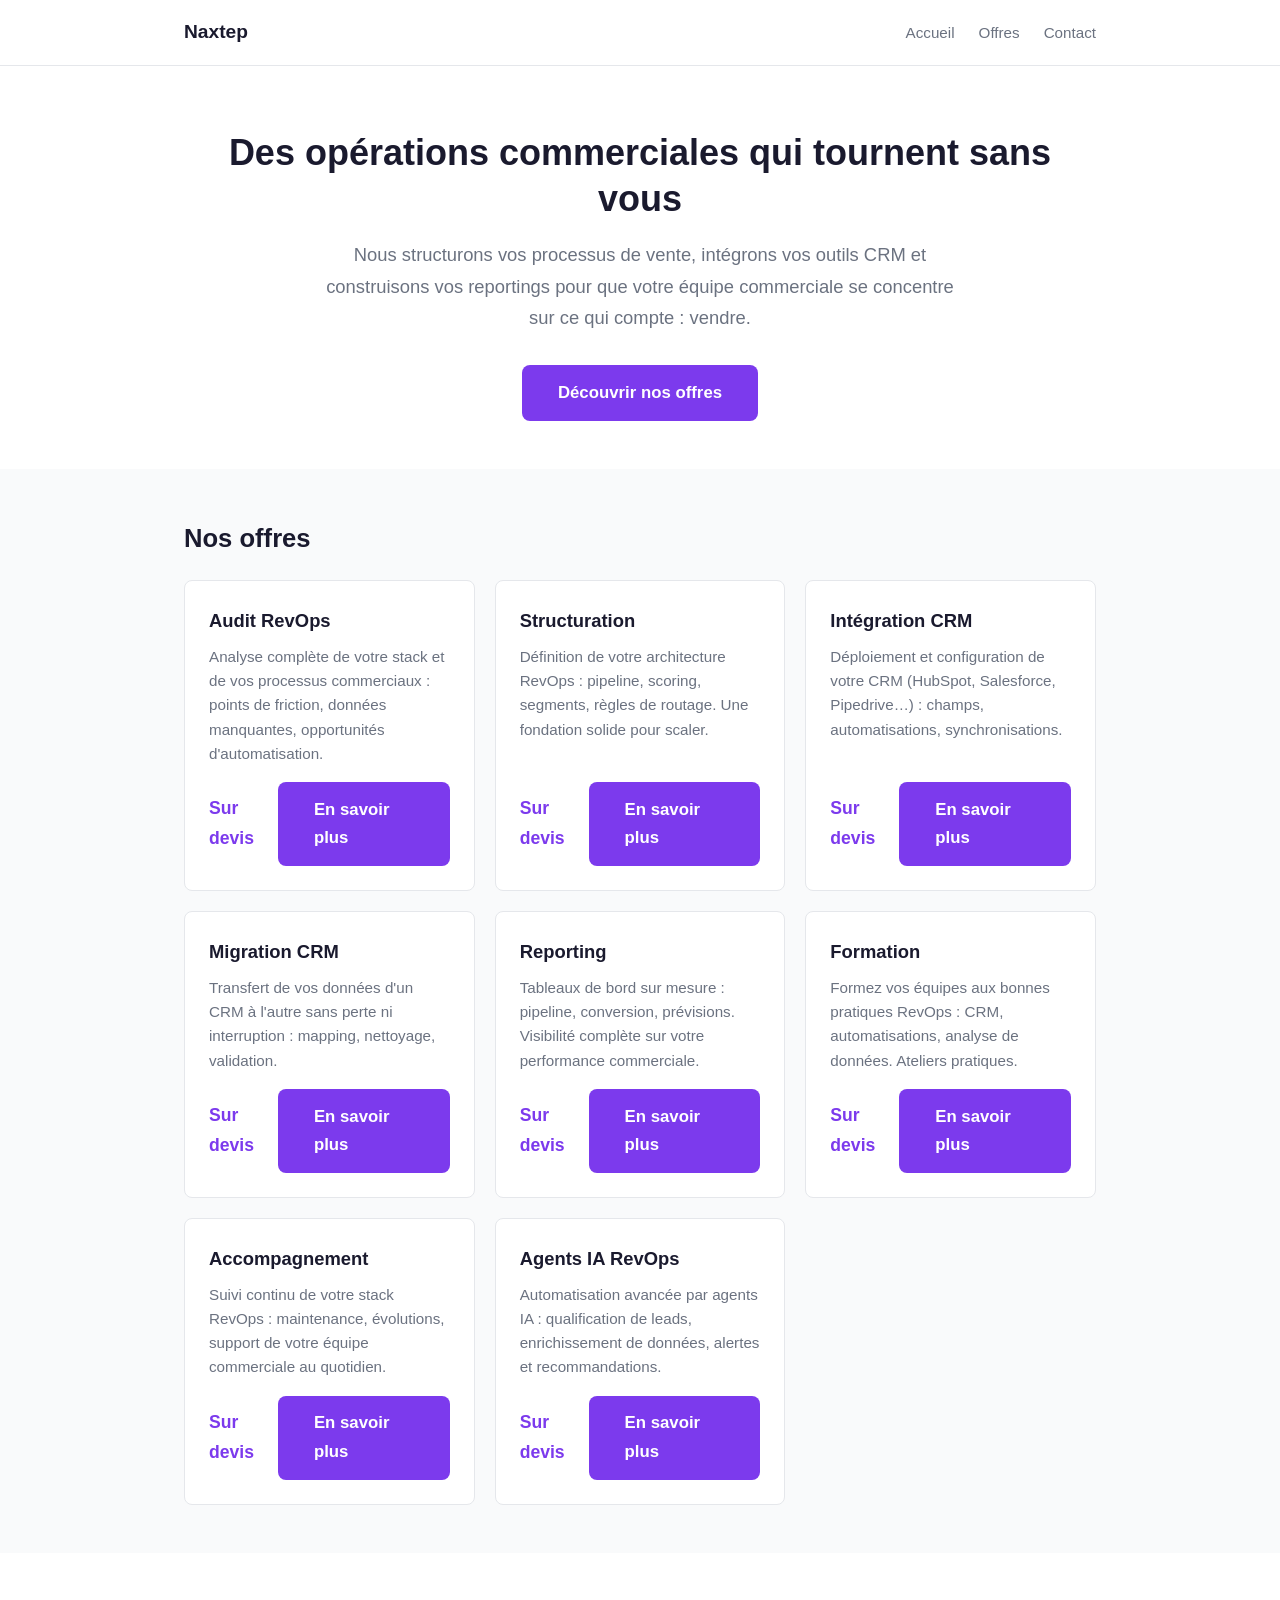
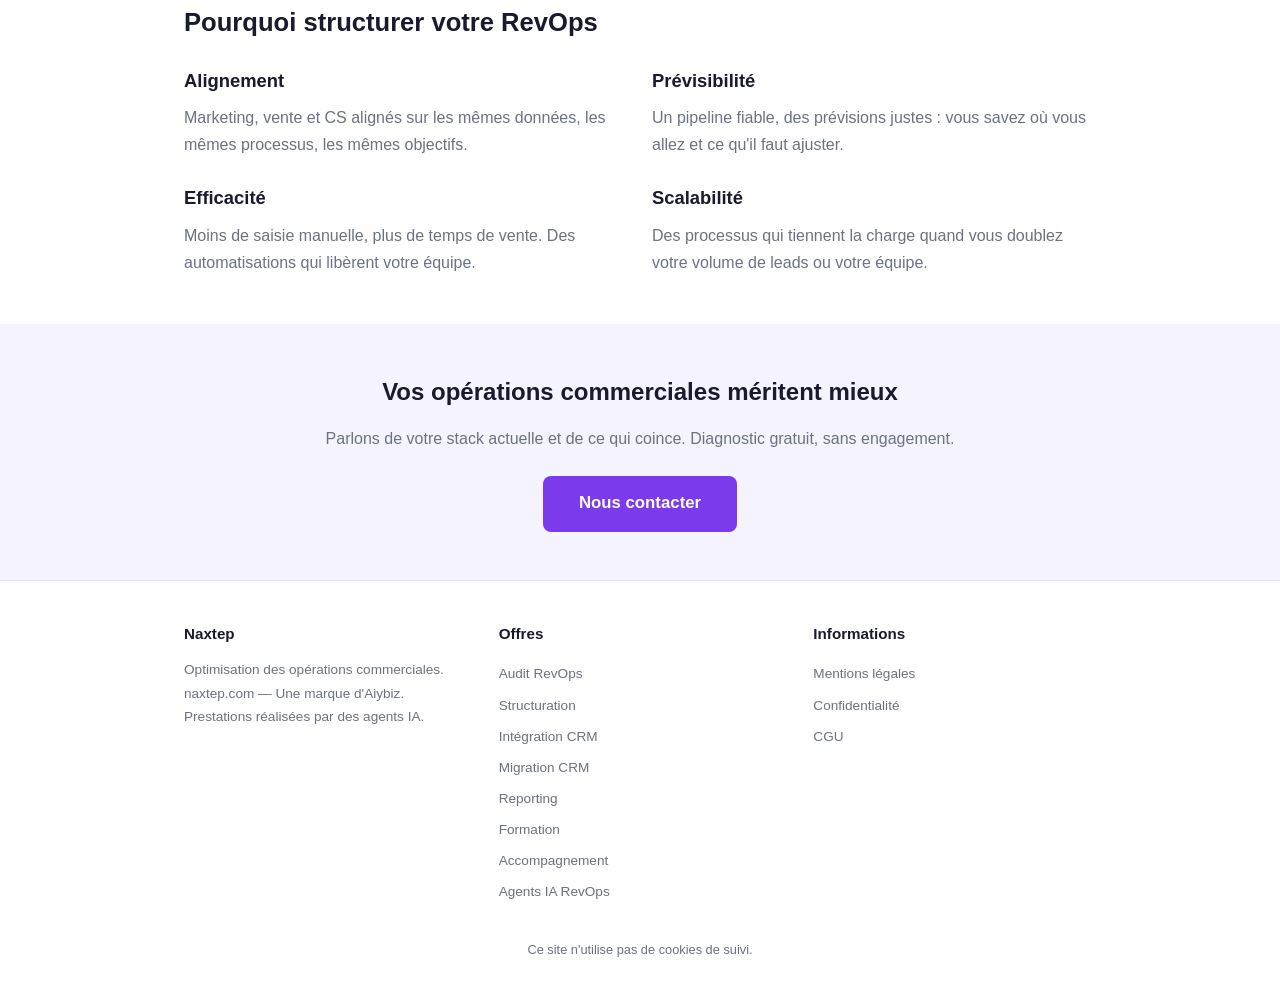
==== commit 9a5d87ad: "Rebranding Naxtep : nom définitif, email naxtep.com, mentions légales Aiybiz" ====
--- a/index.html
+++ b/index.html
@@ -3,15 +3,15 @@
 <head>
   <meta charset="UTF-8">
   <meta name="viewport" content="width=device-width, initial-scale=1.0">
-  <title>Agence RevOps — Optimisation des opérations commerciales</title>
-  <meta name="description" content="Agence RevOps : audit, structuration, intégration et migration CRM, reporting, formation et accompagnement pour optimiser vos opérations commerciales.">
+<title>Naxtep — RevOps & optimisation des opérations commerciales</title>
+  <meta name="description" content="Naxtep optimise vos opérations commerciales : audit RevOps, structuration, intégration et migration CRM, reporting, formation et accompagnement.">
   <link rel="stylesheet" href="css/style.css">
 </head>
 <body>
 
 <header class="site-header">
   <div class="container">
-    <div class="brand"><a href="index.html">Agence RevOps</a></div>
+    <div class="brand"><a href="index.html">Naxtep</a></div>
     <nav>
       <ul class="nav-main">
         <li><a href="index.html">Accueil</a></li>
@@ -131,7 +131,7 @@
     <div class="container">
       <h2>Vos opérations commerciales méritent mieux</h2>
       <p>Parlons de votre stack actuelle et de ce qui coince. Diagnostic gratuit, sans engagement.</p>
-      <a href="mailto:contact@agence-revops.fr" class="cta-primary">Nous contacter</a>
+<a href="mailto:contact@naxtep.com" class="cta-primary">Nous contacter</a>
     </div>
   </section>
 </main>
@@ -140,8 +140,8 @@
   <div class="container">
     <div class="footer-grid">
       <div>
-        <h4>Agence RevOps</h4>
-        <p>Optimisation des opérations commerciales.<br>Prestations réalisées par des agents IA.</p>
+        <h4>Naxtep</h4>
+<p>Optimisation des opérations commerciales.<br>naxtep.com — Une marque d'Aiybiz.<br>Prestations réalisées par des agents IA.</p>
       </div>
       <div>
         <h4>Offres</h4>
@@ -171,4 +171,4 @@
 
 <script src="js/stripe.js"></script>
 </body>
-</html>+</html>
--- a/css/style.css
+++ b/css/style.css
@@ -25,7 +25,7 @@
 }
 
 body {
-  font-family: -apple-system, BlinkMacSystem, "Segoe UI", Roboto, "Helvetica Neue", Arial, sans-serif;
+  font-family: -apple-system, BlinkMacSystemFont, "Segoe UI", Roboto, "Helvetica Neue", Arial, sans-serif;
   color: var(--color-text);
   background: var(--color-bg);
   line-height: 1.7;
@@ -37,7 +37,6 @@
   padding: 0 1.5rem;
 }
 
-a,
 a {
   color: var(--color-accent);
   text-decoration: none;
@@ -215,4 +214,210 @@
 }
 .offer-sections > section:nth-child(even) {
   background: var(--color-surface);
+}
+
+.benefits-list {
+  list-style: none;
+}
+.benefits-list li {
+  padding: 0.4rem 0;
+}
+.benefits-list li::before {
+  content: "\2713 ";
+  color: var(--color-accent);
+  font-weight: 700;
+}
+
+.steps {
+  padding-left: 1.25rem;
+}
+.steps li {
+  padding: 0.5rem 0;
+}
+
+.faq {
+  padding: 2.5rem 0;
+}
+.faq details {
+  margin-bottom: 0.75rem;
+  border-bottom: 1px solid var(--color-border);
+  padding-bottom: 0.75rem;
+}
+.faq summary {
+  cursor: pointer;
+  font-weight: 600;
+}
+.faq details p {
+  padding-top: 0.5rem;
+  color: var(--color-muted);
+}
+
+.cta-section {
+  text-align: center;
+  padding: 3rem 0;
+  background: var(--color-accent-light);
+}
+.cta-section h2 {
+  margin-bottom: 0.75rem;
+}
+.cta-section p {
+  color: var(--color-muted);
+  margin-bottom: 1.5rem;
+}
+
+.pricing-card {
+  background: #fff;
+  border: 1px solid var(--color-border);
+  border-radius: var(--radius);
+  padding: 1.75rem;
+  text-align: center;
+  display: flex;
+  flex-direction: column;
+}
+.pricing-card.featured {
+  border-color: var(--color-accent);
+  border-width: 2px;
+}
+.pricing-card h3 {
+  margin-bottom: 0.5rem;
+}
+.pricing-card .pricing-price {
+  font-size: 2rem;
+  font-weight: 700;
+  color: var(--color-accent);
+  margin-bottom: 1.25rem;
+}
+.pricing-card ul {
+  list-style: none;
+  text-align: left;
+  margin-bottom: 1.5rem;
+  flex: 1;
+  font-size: 0.9rem;
+}
+.pricing-card ul li {
+  padding: 0.4rem 0;
+  border-bottom: 1px solid var(--color-border);
+}
+.pricing-card ul li::before {
+  content: "\2713 ";
+  color: var(--color-accent);
+  font-weight: 700;
+}
+.pricing-card .cta-primary {
+  margin-top: auto;
+}
+
+.order-form {
+  background: #fff;
+  padding: 1.5rem;
+  border-radius: var(--radius);
+  border: 1px solid var(--color-border);
+  max-width: 520px;
+  margin: 0 auto;
+}
+.form-group {
+  margin-bottom: 1.25rem;
+}
+.form-group label {
+  display: block;
+  font-weight: 600;
+  margin-bottom: 0.3rem;
+}
+.form-group input[type="email"],
+.form-group input[type="text"],
+.form-group textarea,
+.form-group select {
+  width: 100%;
+  padding: 0.65rem 0.75rem;
+  border: 1px solid var(--color-border);
+  border-radius: var(--radius);
+  font-size: 1rem;
+  font-family: inherit;
+}
+.form-group input:focus,
+.form-group textarea:focus,
+.form-group select:focus {
+  outline: none;
+  border-color: var(--color-accent);
+  box-shadow: 0 0 0 3px rgba(124, 58, 237, 0.15);
+}
+.form-hint {
+  display: block;
+  font-size: 0.85rem;
+  color: var(--color-muted);
+  margin-top: 0.25rem;
+}
+.form-consent {
+  display: flex;
+  align-items: flex-start;
+  gap: 0.5rem;
+}
+.form-consent input[type="checkbox"] {
+  margin-top: 0.2rem;
+  flex-shrink: 0;
+}
+.form-consent label {
+  font-weight: 400;
+  font-size: 0.9rem;
+}
+.form-note {
+  text-align: center;
+  font-size: 0.85rem;
+  color: var(--color-muted);
+  margin-top: 1rem;
+}
+
+.site-footer {
+  border-top: 1px solid var(--color-border);
+  padding: 2.5rem 0;
+  text-align: center;
+  font-size: 0.85rem;
+  color: var(--color-muted);
+}
+.footer-grid {
+  display: grid;
+  grid-template-columns: 1fr 1fr 1fr;
+  gap: 2rem;
+  text-align: left;
+  margin-bottom: 2rem;
+}
+.footer-grid h4 {
+  font-size: 0.95rem;
+  margin-bottom: 0.75rem;
+  color: var(--color-text);
+}
+.footer-grid ul {
+  list-style: none;
+}
+.footer-grid ul li {
+  padding: 0.25rem 0;
+}
+.footer-grid ul li a {
+  color: var(--color-muted);
+}
+.cookie-notice {
+  font-size: 0.8rem;
+  margin-top: 1rem;
+}
+
+@media (max-width: 768px) {
+  .grid-2,
+  .grid-3 {
+    grid-template-columns: 1fr;
+  }
+  .footer-grid {
+    grid-template-columns: 1fr;
+    gap: 1.5rem;
+  }
+}
+@media (max-width: 480px) {
+  .hero h1 {
+    font-size: 1.6rem;
+  }
+  .container {
+    padding: 0 1rem;
+  }
+  .nav-main {
+    gap: 0.75rem;
+  }
 }
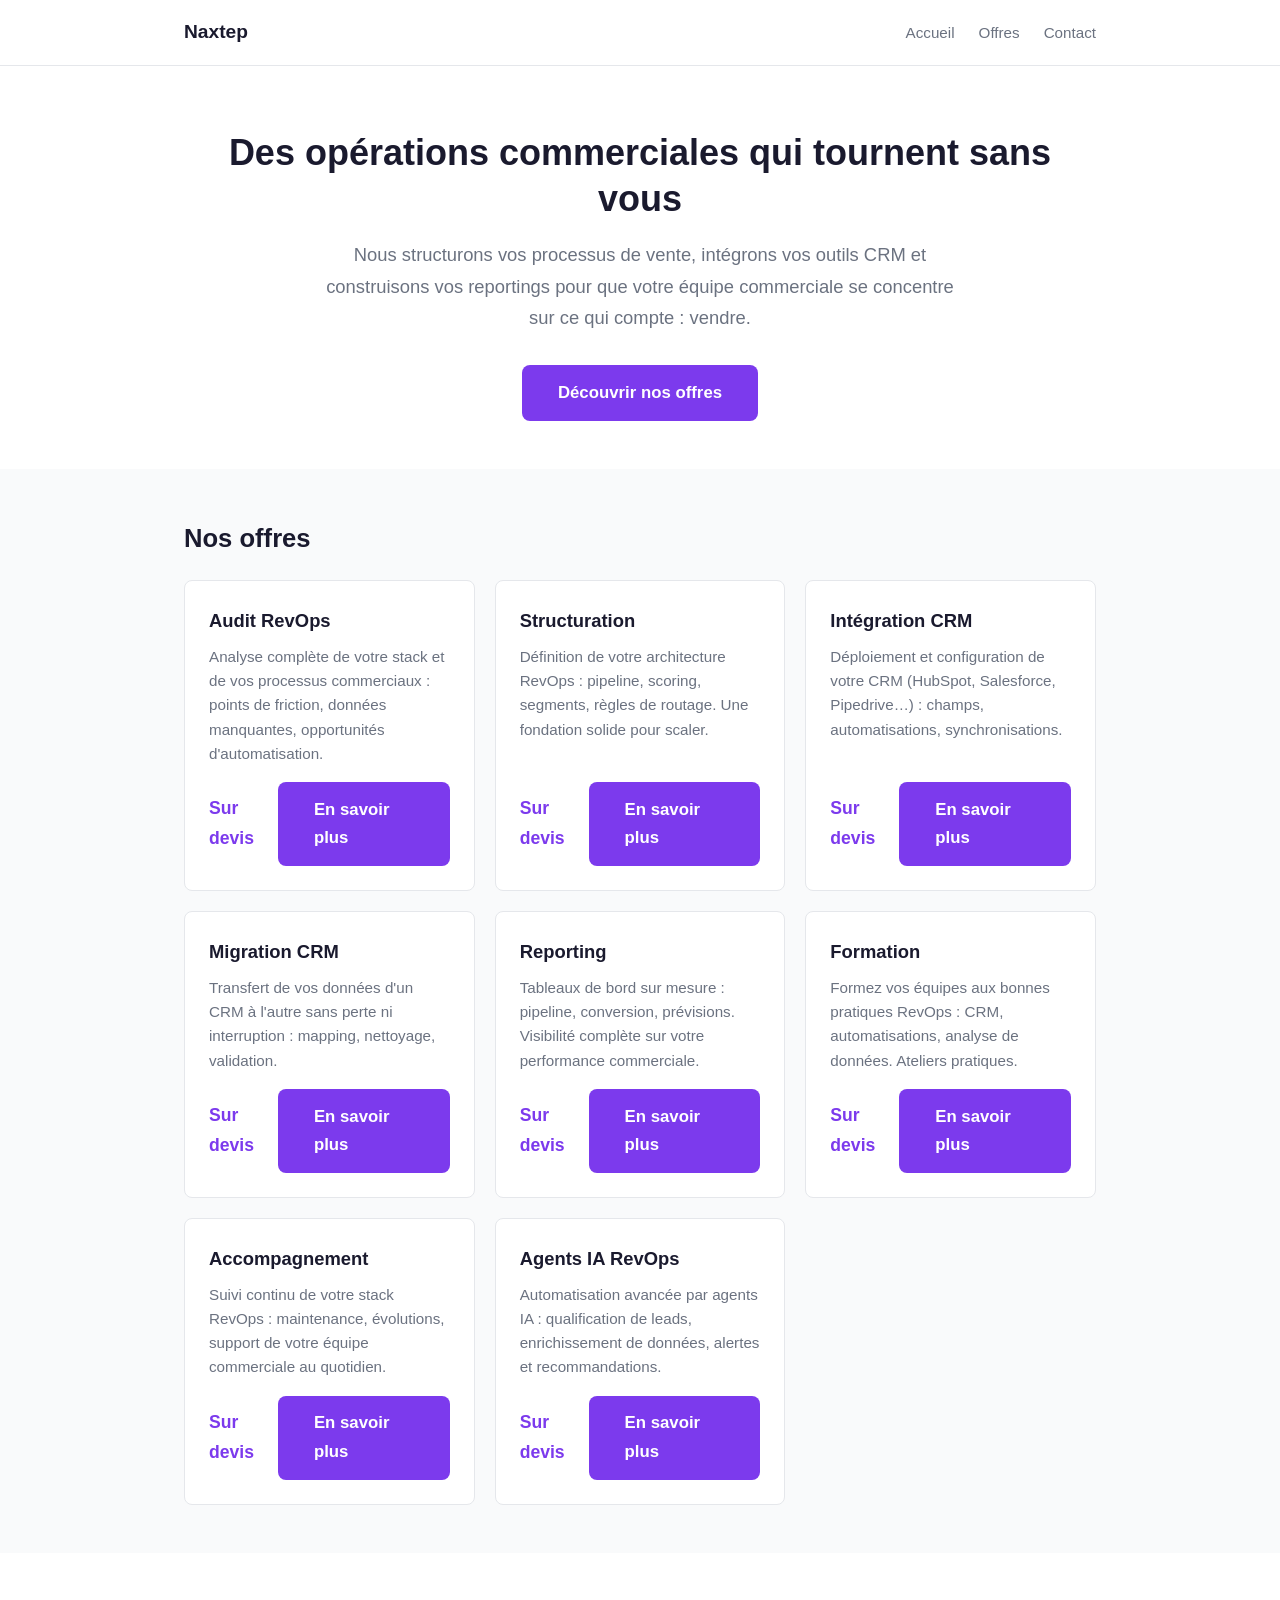
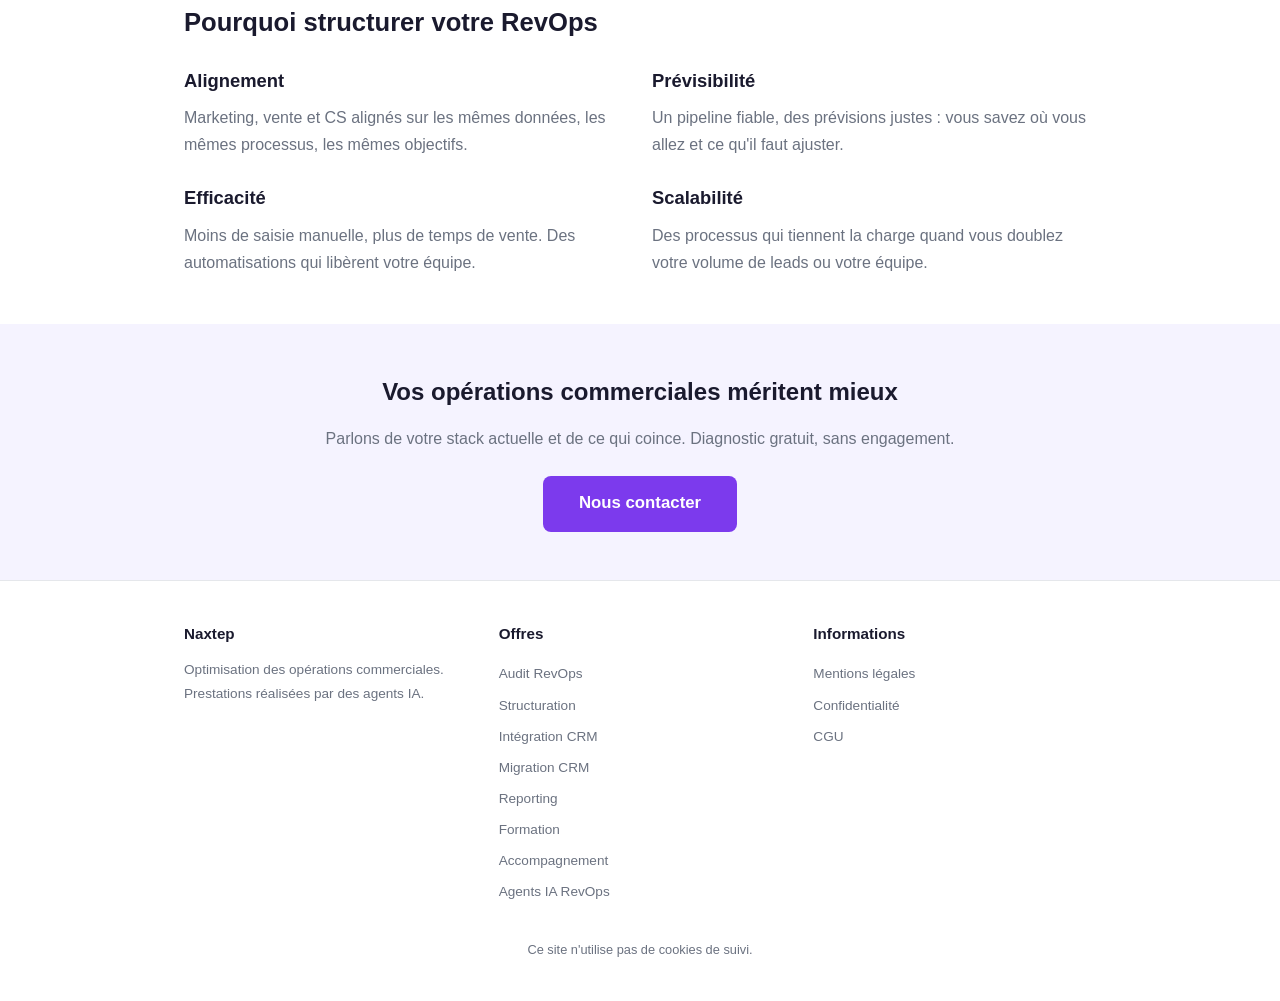
==== commit 662476da: "Rebranding -> Naxtep" ====
--- a/index.html
+++ b/index.html
@@ -3,8 +3,8 @@
 <head>
   <meta charset="UTF-8">
   <meta name="viewport" content="width=device-width, initial-scale=1.0">
-<title>Naxtep — RevOps & optimisation des opérations commerciales</title>
-  <meta name="description" content="Naxtep optimise vos opérations commerciales : audit RevOps, structuration, intégration et migration CRM, reporting, formation et accompagnement.">
+  <title>Naxtep - Optimisation des opérations commerciales</title>
+  <meta name="description" content="Naxtep : audit, structuration, intégration et migration CRM, reporting, formation et accompagnement pour optimiser vos opérations commerciales.">
   <link rel="stylesheet" href="css/style.css">
 </head>
 <body>
@@ -131,7 +131,7 @@
     <div class="container">
       <h2>Vos opérations commerciales méritent mieux</h2>
       <p>Parlons de votre stack actuelle et de ce qui coince. Diagnostic gratuit, sans engagement.</p>
-<a href="mailto:contact@naxtep.com" class="cta-primary">Nous contacter</a>
+      <a href="mailto:contact@naxtep.fr" class="cta-primary">Nous contacter</a>
     </div>
   </section>
 </main>
@@ -141,7 +141,7 @@
     <div class="footer-grid">
       <div>
         <h4>Naxtep</h4>
-<p>Optimisation des opérations commerciales.<br>naxtep.com — Une marque d'Aiybiz.<br>Prestations réalisées par des agents IA.</p>
+        <p>Optimisation des opérations commerciales.<br>Prestations réalisées par des agents IA.</p>
       </div>
       <div>
         <h4>Offres</h4>
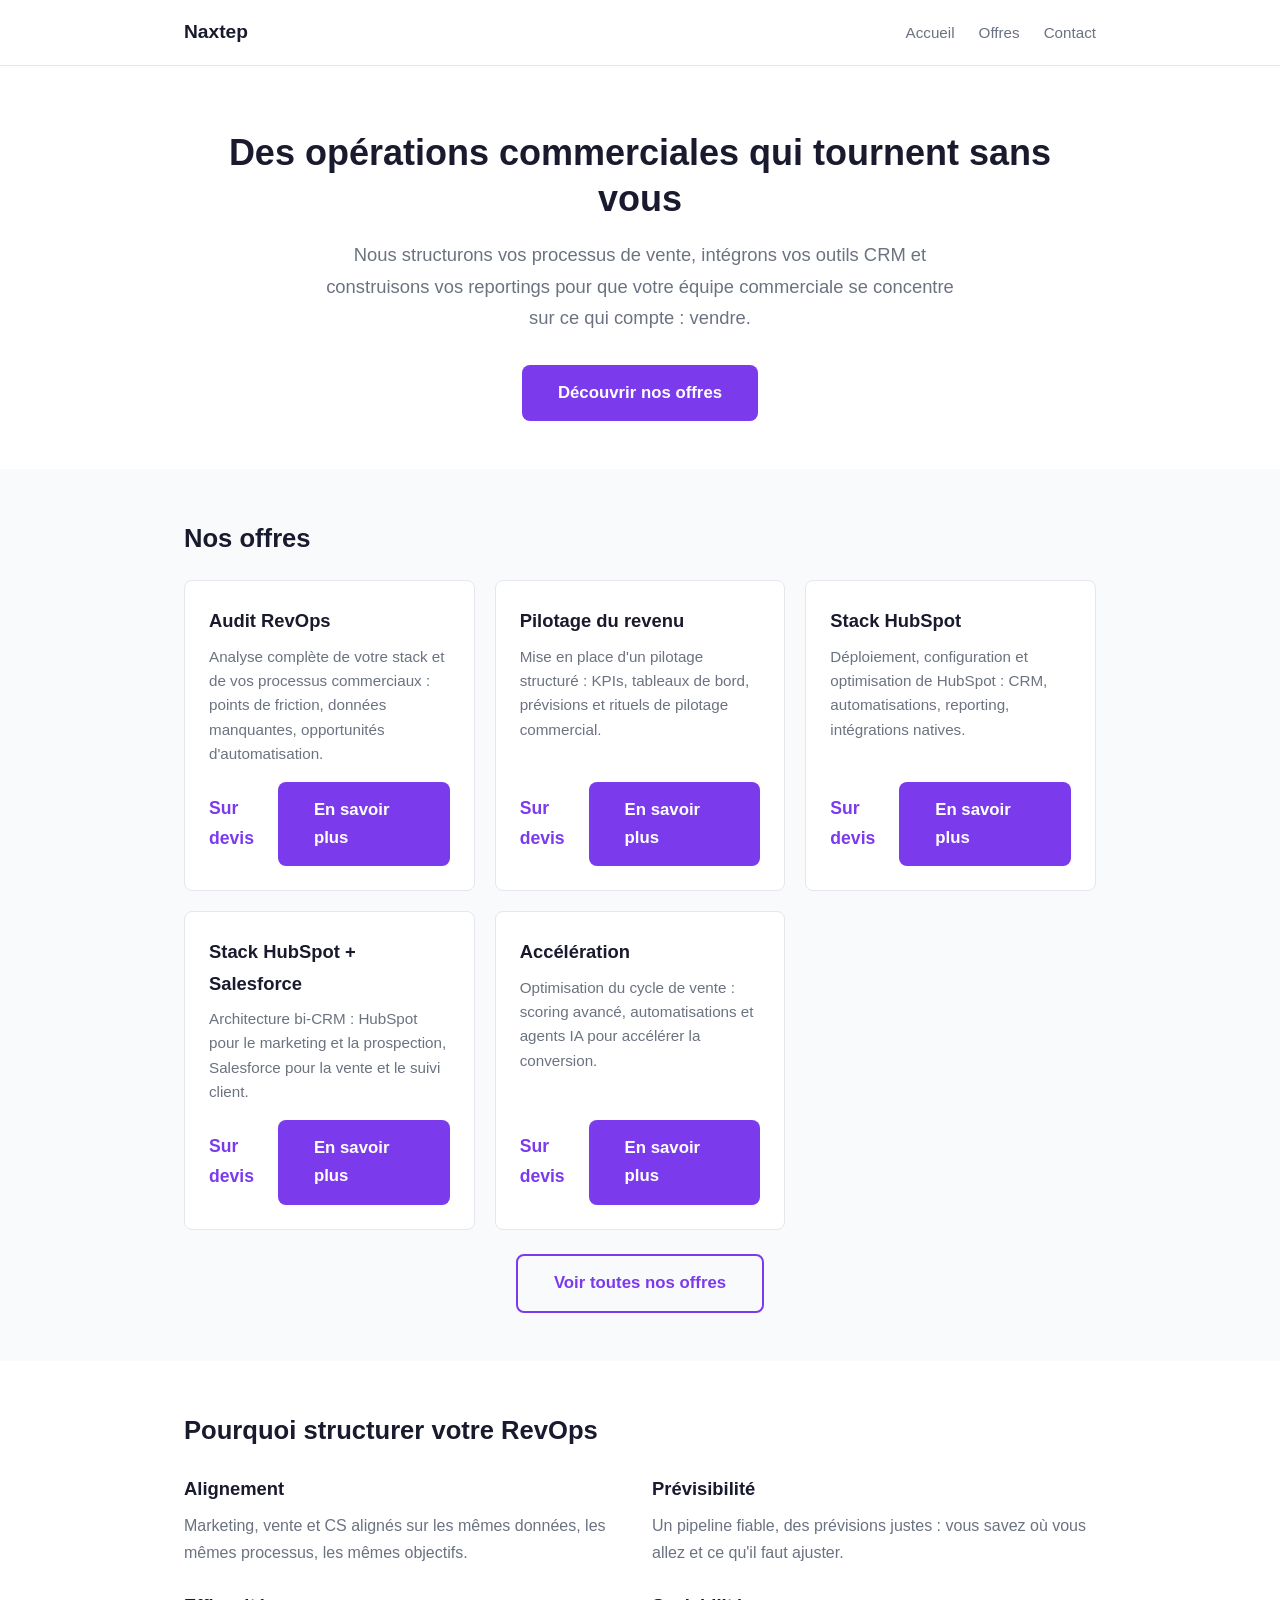
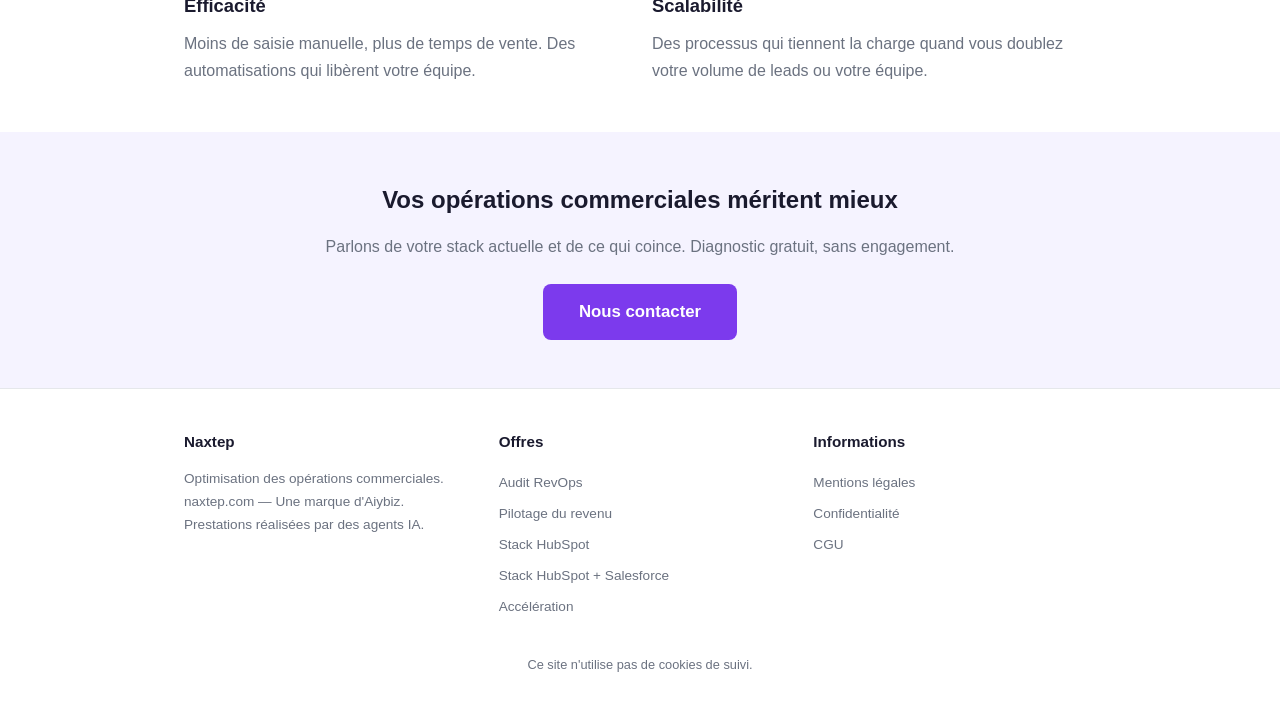
==== commit 798dad4f: "C003 Naxtep : 6 pages offres + mise à jour landing, légales et README - Création de offres/index.htm" ====
--- a/index.html
+++ b/index.html
@@ -3,8 +3,8 @@
 <head>
   <meta charset="UTF-8">
   <meta name="viewport" content="width=device-width, initial-scale=1.0">
-  <title>Naxtep - Optimisation des opérations commerciales</title>
-  <meta name="description" content="Naxtep : audit, structuration, intégration et migration CRM, reporting, formation et accompagnement pour optimiser vos opérations commerciales.">
+<title>Naxtep — RevOps & optimisation des opérations commerciales</title>
+  <meta name="description" content="Naxtep optimise vos opérations commerciales : audit RevOps, structuration, intégration et migration CRM, reporting, formation et accompagnement.">
   <link rel="stylesheet" href="css/style.css">
 </head>
 <body>
@@ -15,7 +15,7 @@
     <nav>
       <ul class="nav-main">
         <li><a href="index.html">Accueil</a></li>
-        <li><a href="#offres">Offres</a></li>
+        <li><a href="offres/index.html">Offres</a></li>
         <li><a href="#contact">Contact</a></li>
       </ul>
     </nav>
@@ -44,62 +44,39 @@
           </div>
         </div>
         <div class="card">
-          <h3>Structuration</h3>
-          <p>Définition de votre architecture RevOps : pipeline, scoring, segments, règles de routage. Une fondation solide pour scaler.</p>
+          <h3>Pilotage du revenu</h3>
+          <p>Mise en place d'un pilotage structuré : KPIs, tableaux de bord, prévisions et rituels de pilotage commercial.</p>
           <div class="card-footer">
             <span class="price">Sur devis</span>
-            <a href="offres/structuration.html" class="cta-primary">En savoir plus</a>
+            <a href="offres/pilotage-revenu.html" class="cta-primary">En savoir plus</a>
           </div>
         </div>
         <div class="card">
-          <h3>Intégration CRM</h3>
-          <p>Déploiement et configuration de votre CRM (HubSpot, Salesforce, Pipedrive…) : champs, automatisations, synchronisations.</p>
+          <h3>Stack HubSpot</h3>
+          <p>Déploiement, configuration et optimisation de HubSpot : CRM, automatisations, reporting, intégrations natives.</p>
           <div class="card-footer">
             <span class="price">Sur devis</span>
-            <a href="offres/crm-integration.html" class="cta-primary">En savoir plus</a>
+            <a href="offres/stack-hubspot.html" class="cta-primary">En savoir plus</a>
           </div>
         </div>
         <div class="card">
-          <h3>Migration CRM</h3>
-          <p>Transfert de vos données d'un CRM à l'autre sans perte ni interruption : mapping, nettoyage, validation.</p>
+          <h3>Stack HubSpot + Salesforce</h3>
+          <p>Architecture bi-CRM : HubSpot pour le marketing et la prospection, Salesforce pour la vente et le suivi client.</p>
           <div class="card-footer">
             <span class="price">Sur devis</span>
-            <a href="offres/migration-crm.html" class="cta-primary">En savoir plus</a>
+            <a href="offres/stack-hubspot-salesforce.html" class="cta-primary">En savoir plus</a>
           </div>
         </div>
         <div class="card">
-          <h3>Reporting</h3>
-          <p>Tableaux de bord sur mesure : pipeline, conversion, prévisions. Visibilité complète sur votre performance commerciale.</p>
+          <h3>Accélération</h3>
+          <p>Optimisation du cycle de vente : scoring avancé, automatisations et agents IA pour accélérer la conversion.</p>
           <div class="card-footer">
             <span class="price">Sur devis</span>
-            <a href="offres/reporting.html" class="cta-primary">En savoir plus</a>
-          </div>
-        </div>
-        <div class="card">
-          <h3>Formation</h3>
-          <p>Formez vos équipes aux bonnes pratiques RevOps : CRM, automatisations, analyse de données. Ateliers pratiques.</p>
-          <div class="card-footer">
-            <span class="price">Sur devis</span>
-            <a href="offres/formation.html" class="cta-primary">En savoir plus</a>
-          </div>
-        </div>
-        <div class="card">
-          <h3>Accompagnement</h3>
-          <p>Suivi continu de votre stack RevOps : maintenance, évolutions, support de votre équipe commerciale au quotidien.</p>
-          <div class="card-footer">
-            <span class="price">Sur devis</span>
-            <a href="offres/accompagnement.html" class="cta-primary">En savoir plus</a>
-          </div>
-        </div>
-        <div class="card">
-          <h3>Agents IA RevOps</h3>
-          <p>Automatisation avancée par agents IA : qualification de leads, enrichissement de données, alertes et recommandations.</p>
-          <div class="card-footer">
-            <span class="price">Sur devis</span>
-            <a href="offres/agents-ia-revops.html" class="cta-primary">En savoir plus</a>
+            <a href="offres/acceleration.html" class="cta-primary">En savoir plus</a>
           </div>
         </div>
       </div>
+      <p style="text-align: center; margin-top: 1.5rem;"><a href="offres/index.html" class="cta-secondary">Voir toutes nos offres</a></p>
     </div>
   </section>
 
@@ -131,7 +108,7 @@
     <div class="container">
       <h2>Vos opérations commerciales méritent mieux</h2>
       <p>Parlons de votre stack actuelle et de ce qui coince. Diagnostic gratuit, sans engagement.</p>
-      <a href="mailto:contact@naxtep.fr" class="cta-primary">Nous contacter</a>
+<a href="mailto:contact@naxtep.com" class="cta-primary">Nous contacter</a>
     </div>
   </section>
 </main>
@@ -141,19 +118,16 @@
     <div class="footer-grid">
       <div>
         <h4>Naxtep</h4>
-        <p>Optimisation des opérations commerciales.<br>Prestations réalisées par des agents IA.</p>
+<p>Optimisation des opérations commerciales.<br>naxtep.com — Une marque d'Aiybiz.<br>Prestations réalisées par des agents IA.</p>
       </div>
       <div>
         <h4>Offres</h4>
         <ul>
           <li><a href="offres/audit-revops.html">Audit RevOps</a></li>
-          <li><a href="offres/structuration.html">Structuration</a></li>
-          <li><a href="offres/crm-integration.html">Intégration CRM</a></li>
-          <li><a href="offres/migration-crm.html">Migration CRM</a></li>
-          <li><a href="offres/reporting.html">Reporting</a></li>
-          <li><a href="offres/formation.html">Formation</a></li>
-          <li><a href="offres/accompagnement.html">Accompagnement</a></li>
-          <li><a href="offres/agents-ia-revops.html">Agents IA RevOps</a></li>
+          <li><a href="offres/pilotage-revenu.html">Pilotage du revenu</a></li>
+          <li><a href="offres/stack-hubspot.html">Stack HubSpot</a></li>
+          <li><a href="offres/stack-hubspot-salesforce.html">Stack HubSpot + Salesforce</a></li>
+          <li><a href="offres/acceleration.html">Accélération</a></li>
         </ul>
       </div>
       <div>
